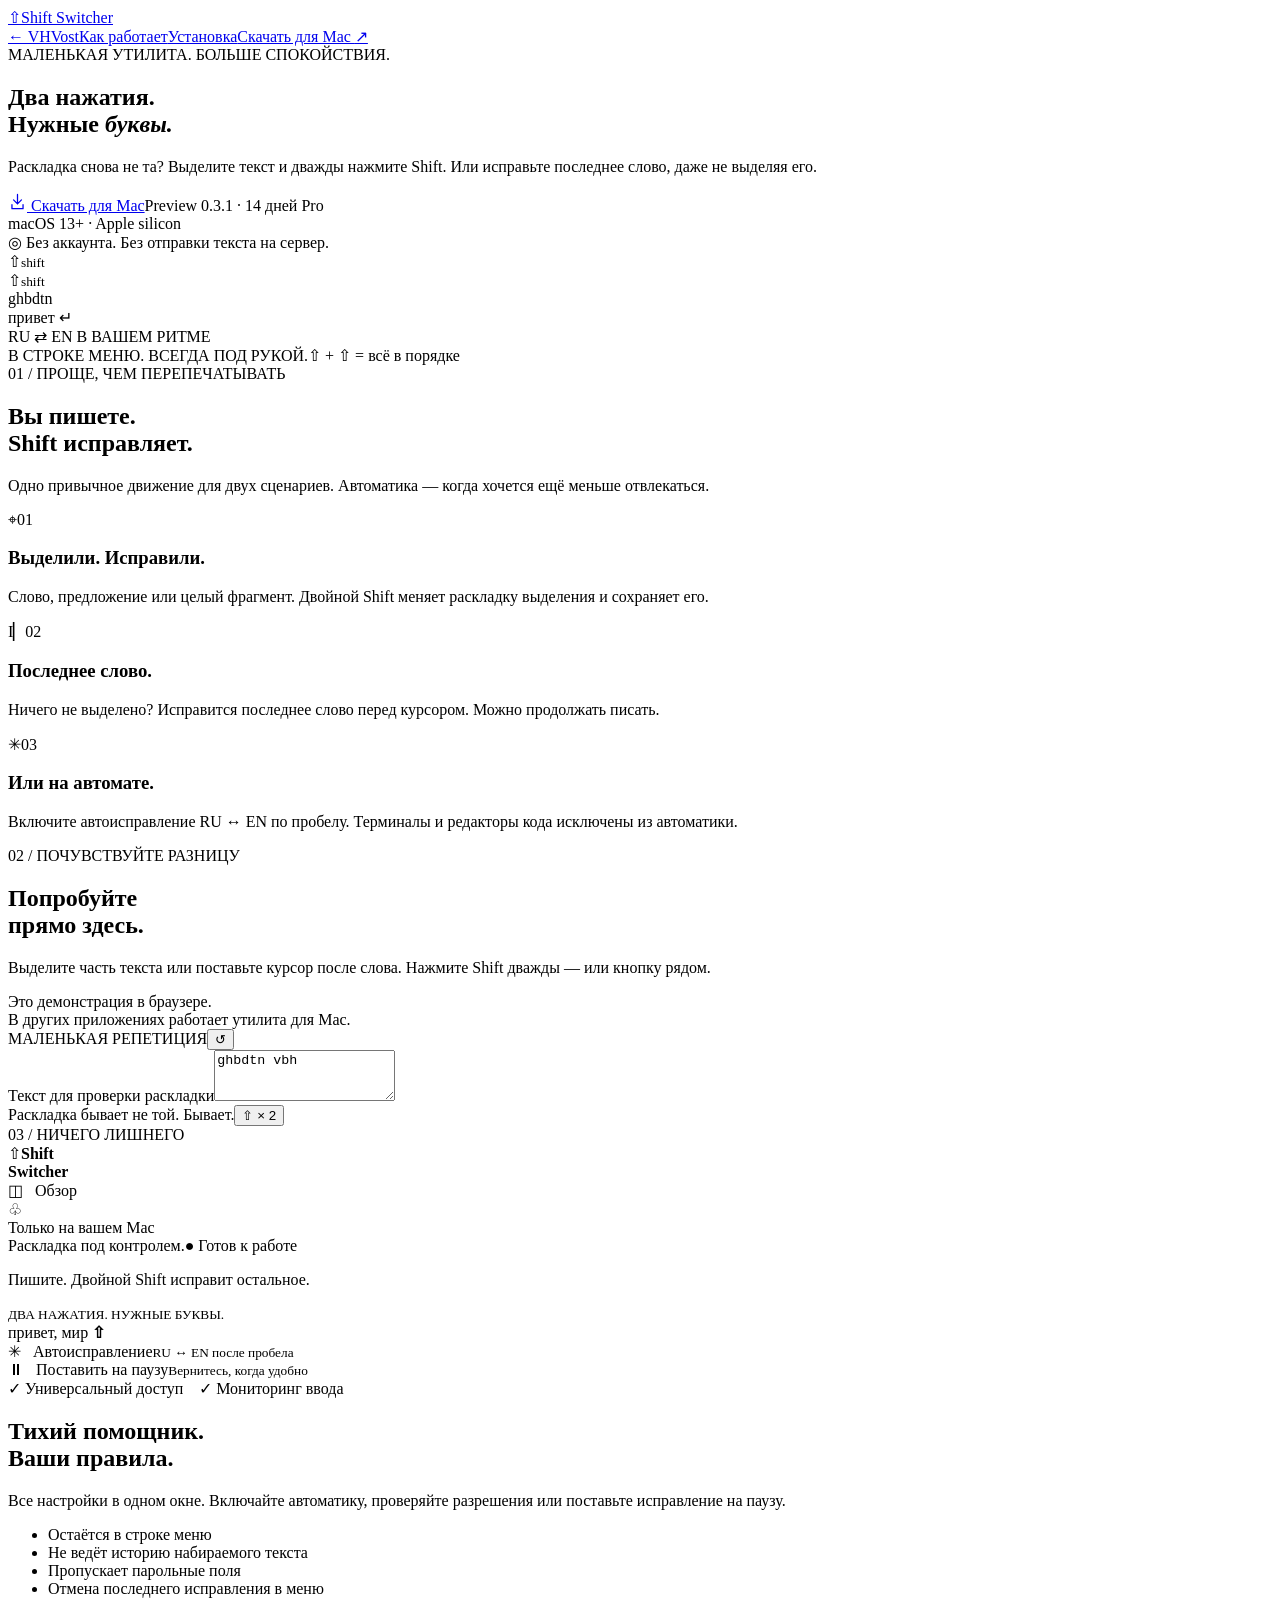
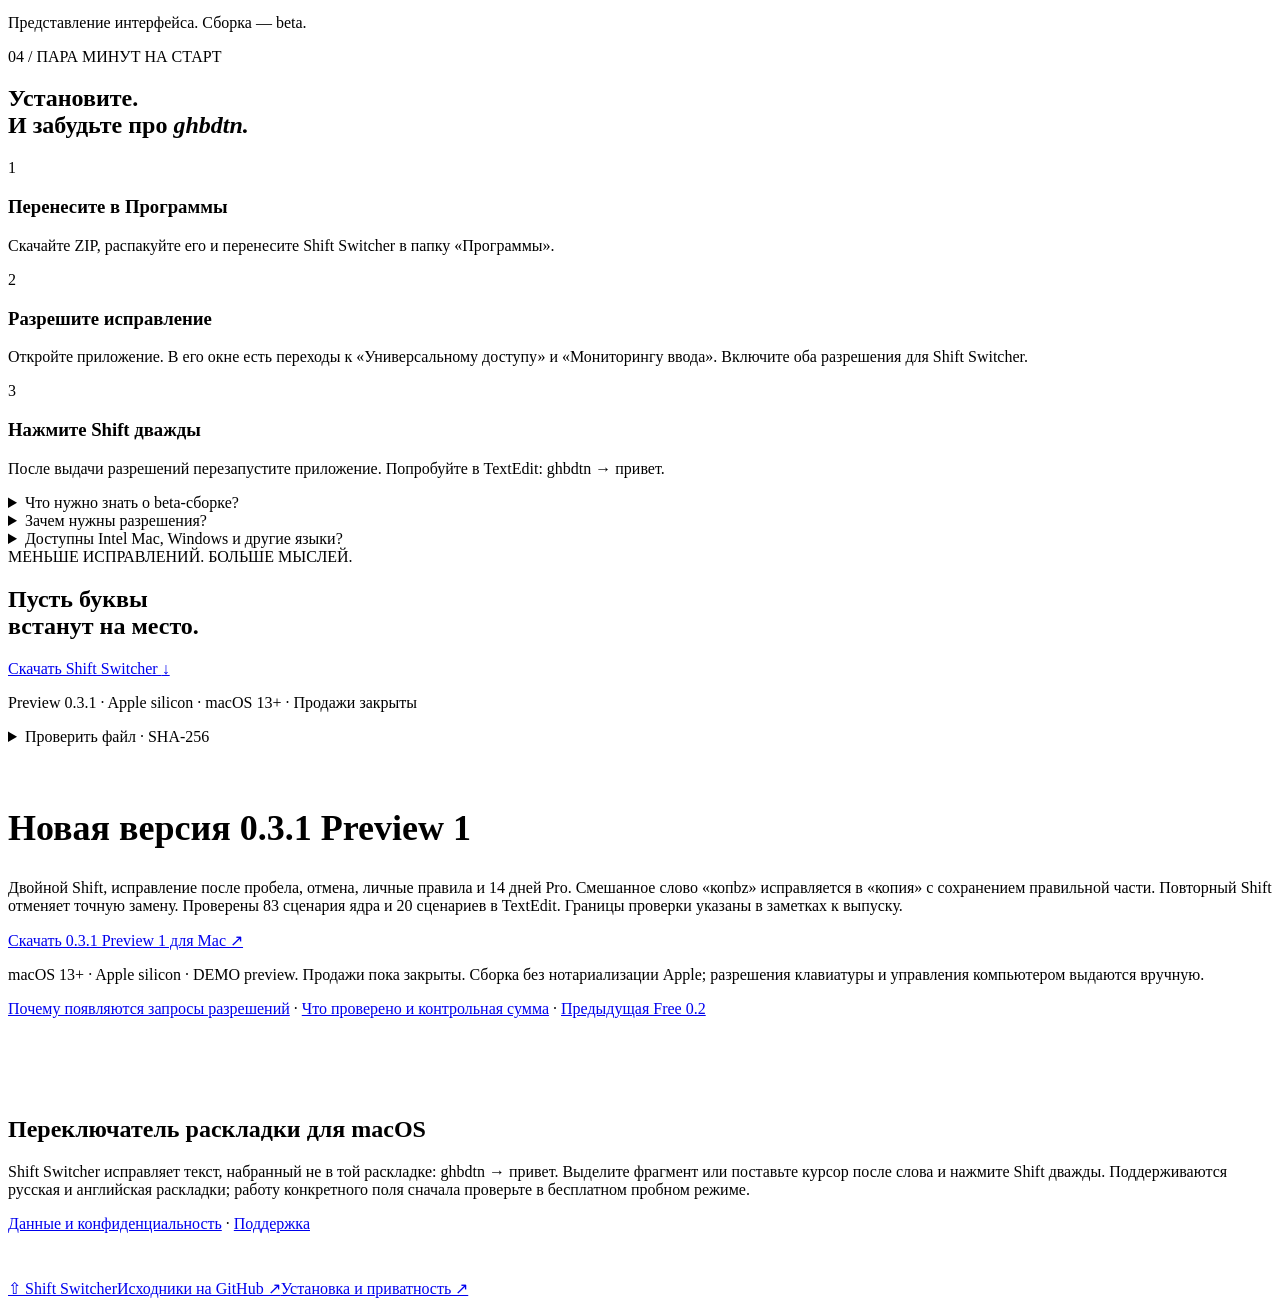
==== site/index.html @ 8eeb7279 "Publish 0.3.1 acceptance evidence and download metadata" ====
<!doctype html>
<html lang="ru"><head><meta charset="utf-8"><meta name="viewport" content="width=device-width,initial-scale=1"><link rel="canonical" href="https://vhvost.com/shift-switcher/"><meta property="og:url" content="https://vhvost.com/shift-switcher/"><meta property="og:title" content="Shift Switcher — два нажатия, нужные буквы"><meta property="og:description" content="Исправляйте русскую и английскую раскладку двойным Shift. Независимая утилита для Mac."><meta property="og:type" content="website"><meta name="twitter:card" content="summary"><meta name="theme-color" content="#111216"><meta name="description" content="Переключатель раскладки для macOS: исправление RU/EN двойным Shift, выделение и последнее слово. Preview для Mac с Apple silicon, без отправки текста."><title>Shift Switcher для Mac — исправление раскладки двойным Shift</title><link rel="icon" type="image/svg+xml" href="/shift-switcher/icon.svg"><link rel="stylesheet" href="/shift-switcher/style.css?v=20261020-2"><script type="application/ld+json">{"@context":"https://schema.org","@type":"SoftwareApplication","name":"Shift Switcher","url":"https://vhvost.com/shift-switcher/","applicationCategory":"UtilitiesApplication","operatingSystem":"macOS 13 or later, Apple silicon","softwareVersion":"0.3.1-preview.1","description":"Исправление раскладки RU/EN выделенного текста или последнего слова двойным Shift","offers":{"@type":"Offer","price":"0","priceCurrency":"RUB"},"author":{"@type":"Person","name":"Виктор Хвостенков"}}</script></head>
<body><header class="nav wrap"><a class="brand" href="#" aria-label="Shift Switcher, главная"><span class="mark">⇧</span><span>Shift Switcher</span></a><nav aria-label="Навигация"><a href="https://vhvost.com/">← VHVost</a><a href="#how">Как работает</a><a href="#install">Установка</a><a class="nav-download download" href="https://github.com/vhvostenkov/shift-switcher/releases/download/v0.3.1-preview.1/Shift-Switcher-0.3.1-macOS-arm64.zip" download>Скачать для Mac <span aria-hidden="true">↗</span></a></nav></header>
<main><section class="hero wrap"><div class="hero-copy"><div class="eyebrow"><span class="live-dot"></span> МАЛЕНЬКАЯ УТИЛИТА. БОЛЬШЕ СПОКОЙСТВИЯ.</div><h1>Два нажатия.<br>Нужные <em>буквы.</em></h1><p class="intro">Раскладка снова не та? Выделите текст и дважды нажмите Shift. Или исправьте последнее слово, даже не выделяя его.</p><div class="cta-row"><a class="primary download" href="https://github.com/vhvostenkov/shift-switcher/releases/download/v0.3.1-preview.1/Shift-Switcher-0.3.1-macOS-arm64.zip" download><svg width="19" height="19" viewBox="0 0 24 24" fill="none" aria-hidden="true"><path d="M12 3v12m-5-5 5 5 5-5M5 16v5h14v-5" stroke="currentColor" stroke-width="1.6" stroke-linecap="round" stroke-linejoin="round"/></svg> Скачать для Mac</a><span class="small-note">Preview 0.3.1 · 14 дней Pro<br>macOS 13+ · Apple silicon</span></div><div class="privacy-line"><span aria-hidden="true">◎</span> Без аккаунта. Без отправки текста на сервер.</div></div><div class="hero-art" aria-label="Раскладка ghbdtn меняется на привет двойным Shift"><div class="orb"></div><div class="key key-back"><span>⇧</span><small>shift</small></div><div class="key key-front"><span>⇧</span><small>shift</small></div><div class="floating-word word-before">ghbdtn<span class="caret"></span></div><div class="floating-word word-after">привет <span>↵</span></div><div class="art-caption">RU <span>⇄</span> EN <i></i> В ВАШЕМ РИТМЕ</div></div></section>
<div class="rule wrap"><span>В СТРОКЕ МЕНЮ. ВСЕГДА ПОД РУКОЙ.</span><span>⇧ + ⇧ = всё в порядке</span></div>
<section class="how wrap" id="how"><div class="section-label">01 / ПРОЩЕ, ЧЕМ ПЕРЕПЕЧАТЫВАТЬ</div><div class="how-heading"><h2>Вы пишете.<br>Shift исправляет.</h2><p>Одно привычное движение для двух сценариев. Автоматика — когда хочется ещё меньше отвлекаться.</p></div><div class="features"><article><span class="feature-icon">⌖</span><span class="feature-number">01</span><h3>Выделили. Исправили.</h3><p>Слово, предложение или целый фрагмент. Двойной Shift меняет раскладку выделения и сохраняет его.</p></article><article><span class="feature-icon">I<span class="tiny-caret">▏</span></span><span class="feature-number">02</span><h3>Последнее слово.</h3><p>Ничего не выделено? Исправится последнее слово перед курсором. Можно продолжать писать.</p></article><article><span class="feature-icon">✳</span><span class="feature-number">03</span><h3>Или на автомате.</h3><p>Включите автоисправление RU ↔ EN по пробелу. Терминалы и редакторы кода исключены из автоматики.</p></article></div></section>
<section class="demo-section wrap" aria-labelledby="demo-title"><div class="demo-description"><div class="section-label">02 / ПОЧУВСТВУЙТЕ РАЗНИЦУ</div><h2 id="demo-title">Попробуйте<br>прямо здесь.</h2><p>Выделите часть текста или поставьте курсор после слова. Нажмите Shift дважды — или кнопку рядом.</p><span class="demo-note">Это демонстрация в браузере.<br>В других приложениях работает утилита для Mac.</span></div><div class="demo-panel"><div class="demo-toolbar"><div class="traffic"><i></i><i></i><i></i></div><span>МАЛЕНЬКАЯ РЕПЕТИЦИЯ</span><button id="reset" type="button" aria-label="Вернуть исходный пример">↺</button></div><label for="demo-input" class="sr-only">Текст для проверки раскладки</label><textarea id="demo-input" spellcheck="false" rows="3">ghbdtn vbh</textarea><div class="demo-bottom"><span id="demo-status" aria-live="polite">Раскладка бывает не той. Бывает.</span><button id="convert" type="button" aria-label="Преобразовать выделение или последнее слово">⇧ <span>× 2</span></button></div></div></section>
<section class="app-section wrap"><div class="section-label">03 / НИЧЕГО ЛИШНЕГО</div><div class="app-layout"><div class="mini-app" aria-label="Представление настроек приложения"><aside><span class="mini-logo">⇧</span><strong>Shift<br>Switcher</strong><div class="mini-active">◫ &nbsp; Обзор</div><div class="mini-privacy">♧<br>Только на вашем Mac</div></aside><div class="mini-main"><div class="mini-title">Раскладка под контролем.<span>● Готов к работе</span></div><p>Пишите. Двойной Shift исправит остальное.</p><div class="mini-hero"><small>ДВА НАЖАТИЯ. НУЖНЫЕ БУКВЫ.</small><div>привет, мир <b>⇧</b></div></div><div class="mini-row"><span>✳ &nbsp; Автоисправление<small>RU ↔ EN после пробела</small></span><i class="switch on"></i></div><div class="mini-row"><span>⏸ &nbsp; Поставить на паузу<small>Вернитесь, когда удобно</small></span><i class="switch"></i></div><div class="mini-access">✓ Универсальный доступ &nbsp;&nbsp; ✓ Мониторинг ввода</div></div></div><div class="app-description"><h2>Тихий помощник.<br>Ваши правила.</h2><p>Все настройки в одном окне. Включайте автоматику, проверяйте разрешения или поставьте исправление на паузу.</p><ul><li>Остаётся в строке меню</li><li>Не ведёт историю набираемого текста</li><li>Пропускает парольные поля</li><li>Отмена последнего исправления в меню</li></ul><p class="caption">Представление интерфейса. Сборка — beta.</p></div></div></section>
<section id="install" class="install wrap"><div class="section-label">04 / ПАРА МИНУТ НА СТАРТ</div><h2>Установите.<br>И забудьте про <em>ghbdtn.</em></h2><div class="steps"><article><span>1</span><h3>Перенесите в Программы</h3><p>Скачайте ZIP, распакуйте его и перенесите Shift Switcher в папку «Программы».</p></article><article><span>2</span><h3>Разрешите исправление</h3><p>Откройте приложение. В его окне есть переходы к «Универсальному доступу» и «Мониторингу ввода». Включите оба разрешения для Shift Switcher.</p></article><article><span>3</span><h3>Нажмите Shift дважды</h3><p>После выдачи разрешений перезапустите приложение. Попробуйте в TextEdit: ghbdtn → привет.</p></article></div><details><summary>Что нужно знать о beta-сборке?</summary><div><p>Версия 0.3.1 Preview 1 предназначена для Mac с Apple silicon и macOS 13 или новее. Это независимая утилита. Она не связана с разработчиками Lang Switcher.</p><p>Сборка подписана локально и пока не прошла нотариализацию Apple. macOS может не разрешить её первый запуск автоматически. Если вы доверяете источнику, используйте штатное разрешение запуска в «Системные настройки → Конфиденциальность и безопасность». Не отключайте защиту системы.</p><p>Проверки исправления пройдены в TextEdit с синтетическими событиями клавиатуры. Поддержка конкретного поля зависит от Accessibility; совместимость со всеми приложениями пока не подтверждена. Автоматика выключена при первом запуске.</p></div></details><details><summary>Зачем нужны разрешения?</summary><div><p>«Мониторинг ввода» нужен для распознавания двойного Shift. «Универсальный доступ» — для чтения и замены текста в активном поле. Приложение не записывает текст в файлы и не отправляет его на сервер. Последнее исправление временно хранится в памяти для отмены.</p></div></details><details><summary>Доступны Intel Mac, Windows и другие языки?</summary><div><p>Пока доступна сборка только для Apple silicon. Преобразование поддерживает русскую и английскую раскладки. Другие платформы и языки в эту beta не включены.</p></div></details></section>
<section class="last-cta wrap"><div class="section-label">МЕНЬШЕ ИСПРАВЛЕНИЙ. БОЛЬШЕ МЫСЛЕЙ.</div><h2>Пусть буквы<br>встанут на место.</h2><a class="primary download" href="https://github.com/vhvostenkov/shift-switcher/releases/download/v0.3.1-preview.1/Shift-Switcher-0.3.1-macOS-arm64.zip" download>Скачать Shift Switcher <span>↓</span></a><p>Preview 0.3.1 · Apple silicon · macOS 13+ · Продажи закрыты</p><details class="checksum"><summary>Проверить файл · SHA-256</summary><code id="checksum">4c6e4f2c36a46d41637eb030eb81f6f780e68489978829af7c6c7fe2e6f2a49e</code></details></section></main>
<section id="preview" class="wrap" style="padding:32px 0"><h2 style="font-size:36px">Новая версия 0.3.1 Preview 1</h2><p>Двойной Shift, исправление после пробела, отмена, личные правила и 14 дней Pro. Смешанное слово «копbz» исправляется в «копия» с сохранением правильной части. Повторный Shift отменяет точную замену. Проверены 83 сценария ядра и 20 сценариев в TextEdit. Границы проверки указаны в заметках к выпуску.</p><p><a class="primary" href="https://github.com/vhvostenkov/shift-switcher/releases/download/v0.3.1-preview.1/Shift-Switcher-0.3.1-macOS-arm64.zip">Скачать 0.3.1 Preview 1 для Mac ↗</a></p><p>macOS 13+ · Apple silicon · DEMO preview. Продажи пока закрыты. Сборка без нотариализации Apple; разрешения клавиатуры и управления компьютером выдаются вручную.</p><p><a href="/shift-switcher/permissions.html">Почему появляются запросы разрешений</a> · <a href="https://github.com/vhvostenkov/shift-switcher/releases/tag/v0.3.1-preview.1">Что проверено и контрольная сумма</a> · <a href="https://github.com/vhvostenkov/shift-switcher/releases/tag/v0.2.0">Предыдущая Free 0.2</a></p></section><section class="wrap" style="padding:30px 0"><h2>Переключатель раскладки для macOS</h2><p>Shift Switcher исправляет текст, набранный не в той раскладке: ghbdtn → привет. Выделите фрагмент или поставьте курсор после слова и нажмите Shift дважды. Поддерживаются русская и английская раскладки; работу конкретного поля сначала проверьте в бесплатном пробном режиме.</p><p><a href="/shift-switcher/privacy.html">Данные и конфиденциальность</a> · <a href="mailto:vhvostenkov@gmail.com?subject=Shift%20Switcher">Поддержка</a></p></section><footer class="wrap"><a class="brand" href="#"><span class="mark">⇧</span> Shift Switcher</a><a href="https://github.com/vhvostenkov/shift-switcher">Исходники на GitHub ↗</a><a href="#install">Установка и приватность ↗</a></footer><script src="/shift-switcher/app.js"></script></body></html>
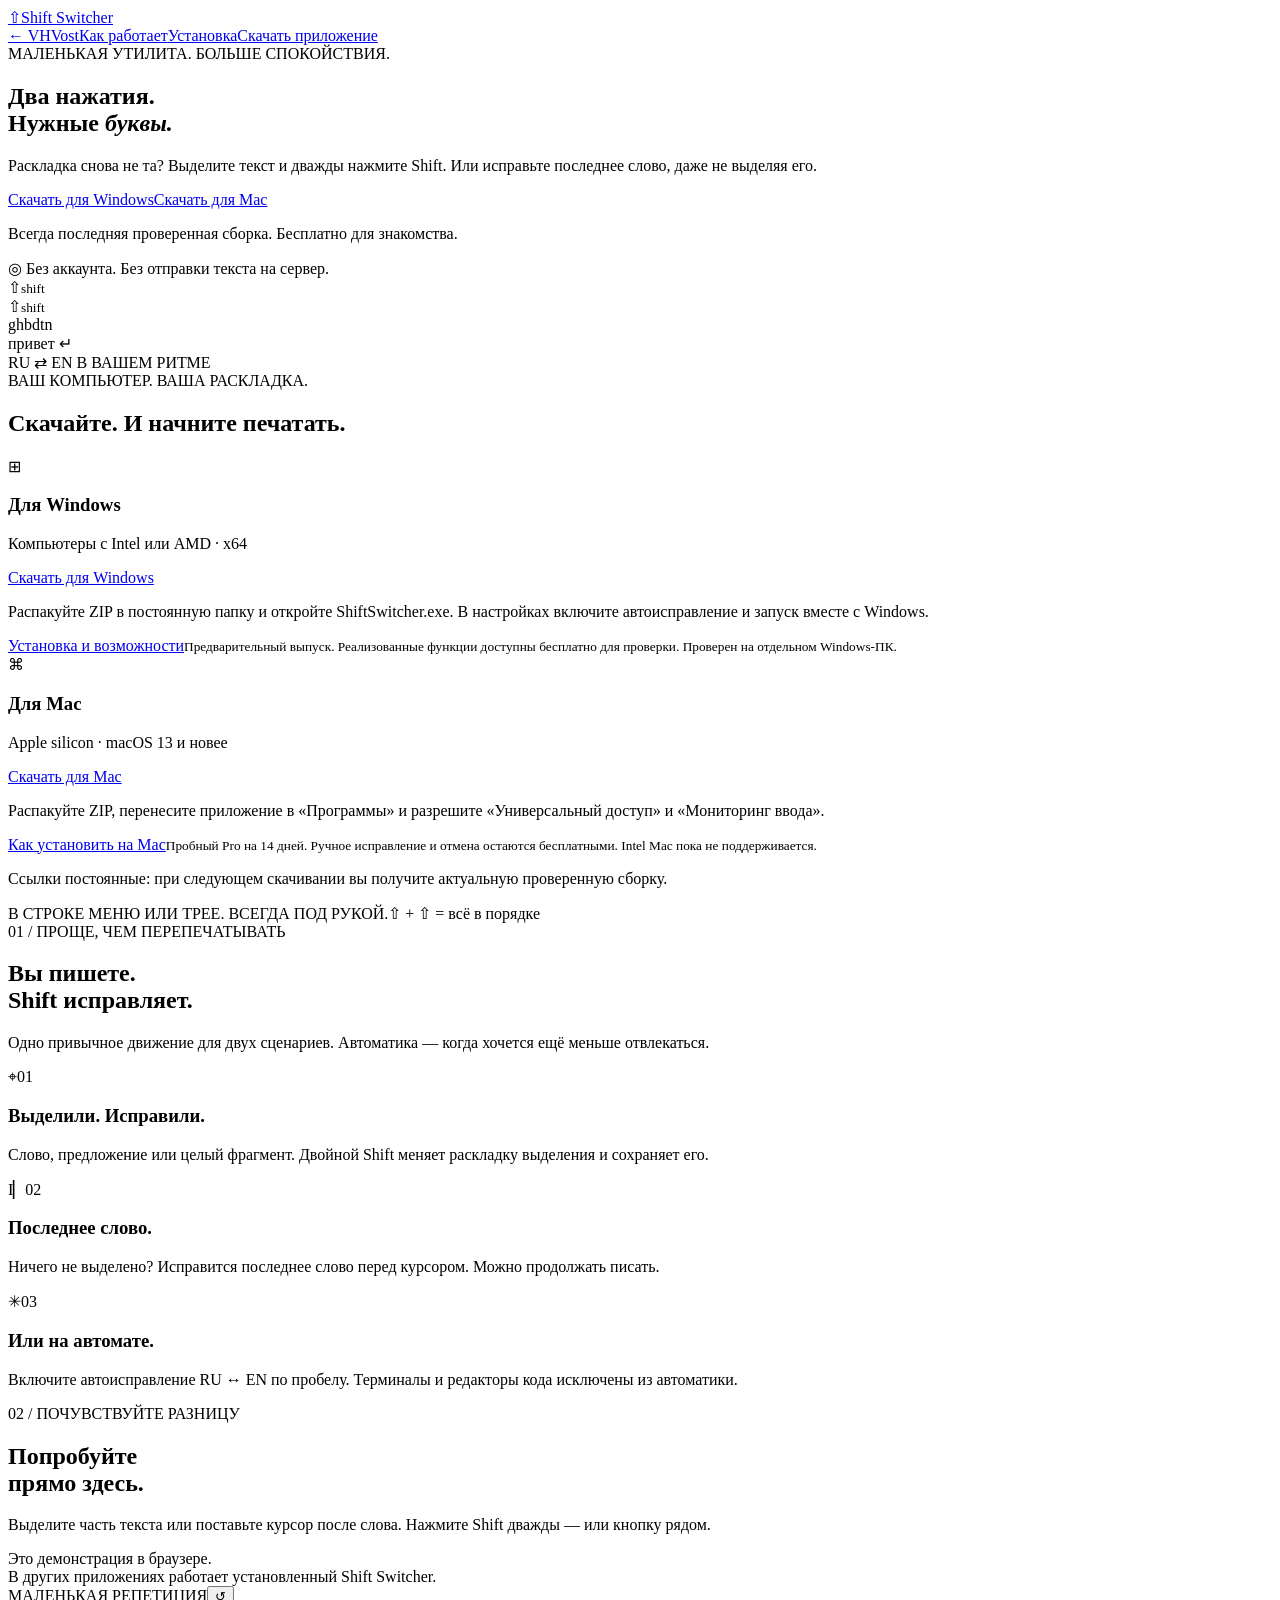
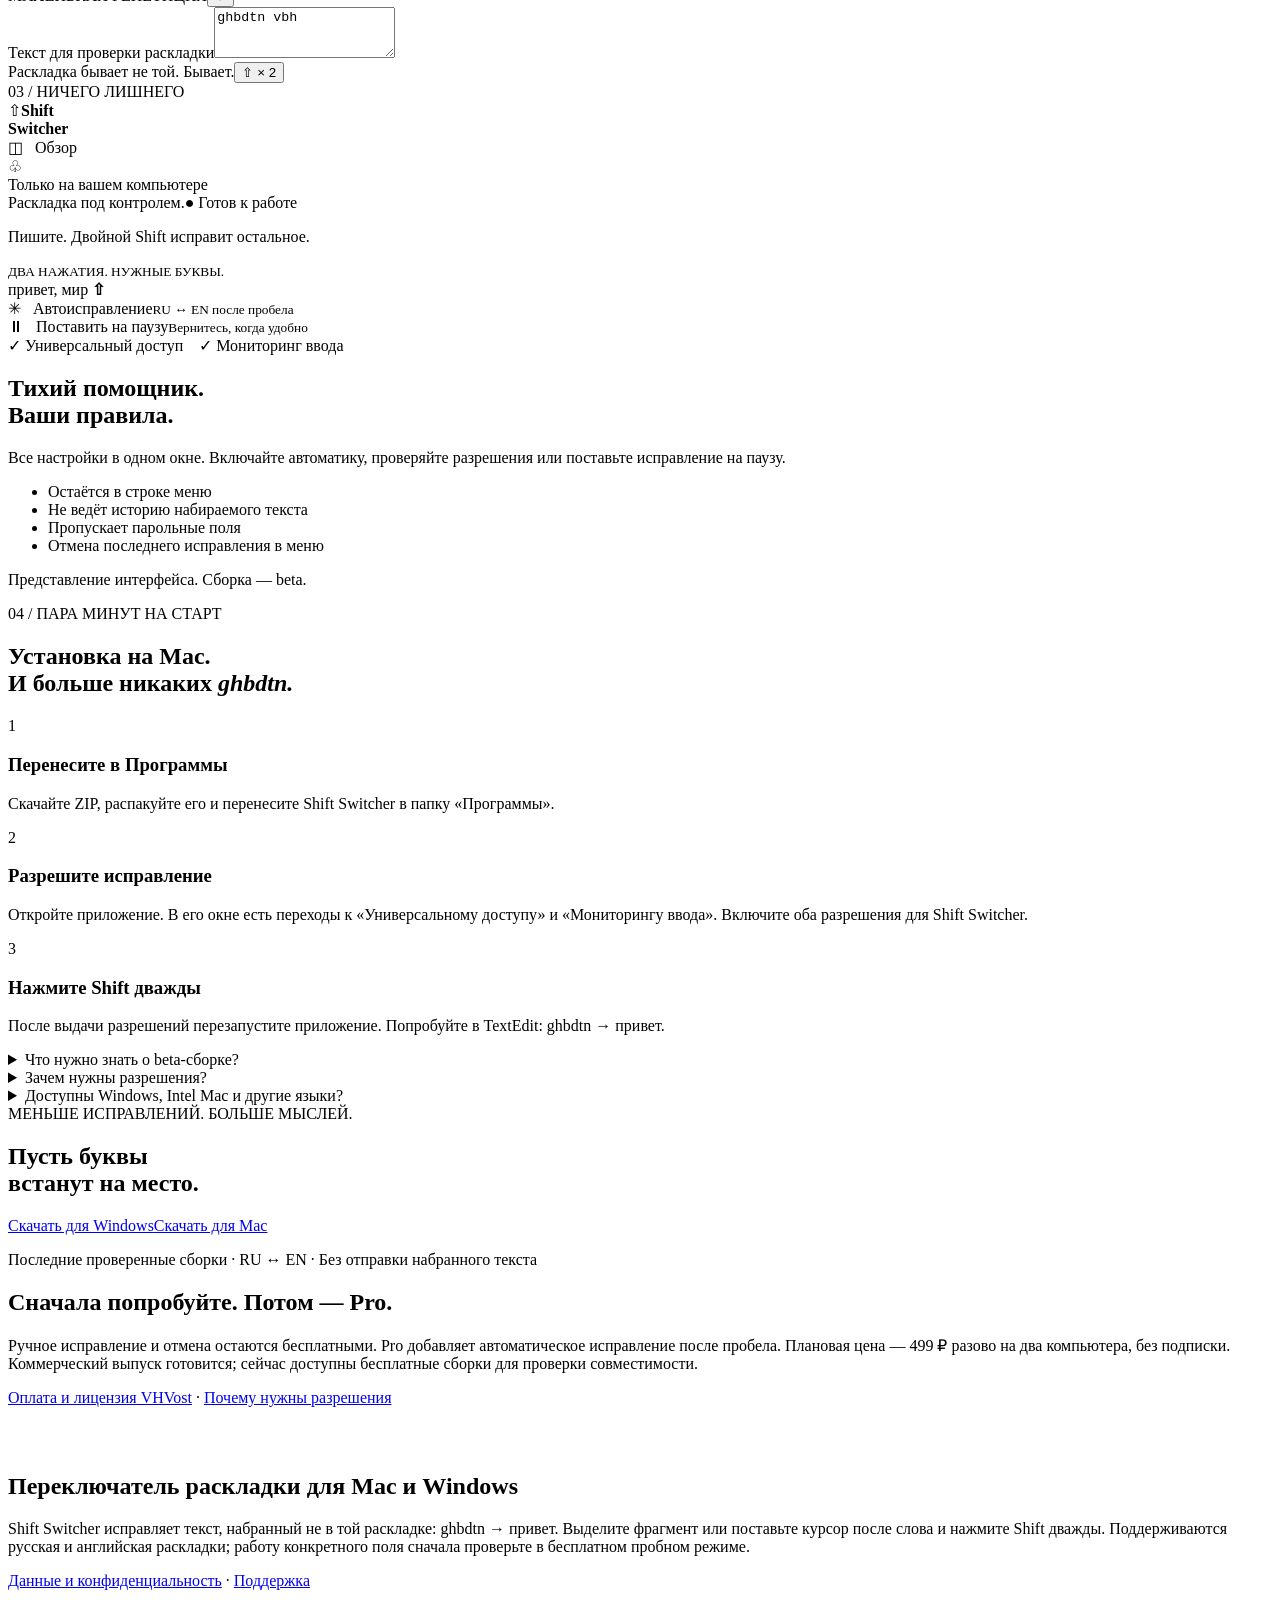
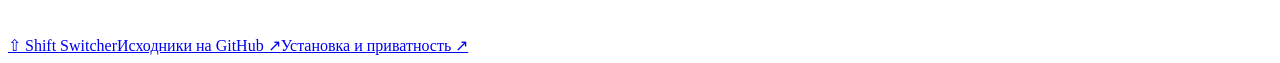
==== commit ff26aba7: "feat: add direct latest Windows and Mac downloads to product site" ====
--- a/site/index.html
+++ b/site/index.html
@@ -1,11 +1,15 @@
 <!doctype html>
-<html lang="ru"><head><meta charset="utf-8"><meta name="viewport" content="width=device-width,initial-scale=1"><link rel="canonical" href="https://vhvost.com/shift-switcher/"><meta property="og:url" content="https://vhvost.com/shift-switcher/"><meta property="og:title" content="Shift Switcher — два нажатия, нужные буквы"><meta property="og:description" content="Исправляйте русскую и английскую раскладку двойным Shift. Независимая утилита для Mac."><meta property="og:type" content="website"><meta name="twitter:card" content="summary"><meta name="theme-color" content="#111216"><meta name="description" content="Переключатель раскладки для macOS: исправление RU/EN двойным Shift, выделение и последнее слово. Preview для Mac с Apple silicon, без отправки текста."><title>Shift Switcher для Mac — исправление раскладки двойным Shift</title><link rel="icon" type="image/svg+xml" href="/shift-switcher/icon.svg"><link rel="stylesheet" href="/shift-switcher/style.css?v=20261020-2"><script type="application/ld+json">{"@context":"https://schema.org","@type":"SoftwareApplication","name":"Shift Switcher","url":"https://vhvost.com/shift-switcher/","applicationCategory":"UtilitiesApplication","operatingSystem":"macOS 13 or later, Apple silicon","softwareVersion":"0.3.1-preview.1","description":"Исправление раскладки RU/EN выделенного текста или последнего слова двойным Shift","offers":{"@type":"Offer","price":"0","priceCurrency":"RUB"},"author":{"@type":"Person","name":"Виктор Хвостенков"}}</script></head>
-<body><header class="nav wrap"><a class="brand" href="#" aria-label="Shift Switcher, главная"><span class="mark">⇧</span><span>Shift Switcher</span></a><nav aria-label="Навигация"><a href="https://vhvost.com/">← VHVost</a><a href="#how">Как работает</a><a href="#install">Установка</a><a class="nav-download download" href="https://github.com/vhvostenkov/shift-switcher/releases/download/v0.3.1-preview.1/Shift-Switcher-0.3.1-macOS-arm64.zip" download>Скачать для Mac <span aria-hidden="true">↗</span></a></nav></header>
-<main><section class="hero wrap"><div class="hero-copy"><div class="eyebrow"><span class="live-dot"></span> МАЛЕНЬКАЯ УТИЛИТА. БОЛЬШЕ СПОКОЙСТВИЯ.</div><h1>Два нажатия.<br>Нужные <em>буквы.</em></h1><p class="intro">Раскладка снова не та? Выделите текст и дважды нажмите Shift. Или исправьте последнее слово, даже не выделяя его.</p><div class="cta-row"><a class="primary download" href="https://github.com/vhvostenkov/shift-switcher/releases/download/v0.3.1-preview.1/Shift-Switcher-0.3.1-macOS-arm64.zip" download><svg width="19" height="19" viewBox="0 0 24 24" fill="none" aria-hidden="true"><path d="M12 3v12m-5-5 5 5 5-5M5 16v5h14v-5" stroke="currentColor" stroke-width="1.6" stroke-linecap="round" stroke-linejoin="round"/></svg> Скачать для Mac</a><span class="small-note">Preview 0.3.1 · 14 дней Pro<br>macOS 13+ · Apple silicon</span></div><div class="privacy-line"><span aria-hidden="true">◎</span> Без аккаунта. Без отправки текста на сервер.</div></div><div class="hero-art" aria-label="Раскладка ghbdtn меняется на привет двойным Shift"><div class="orb"></div><div class="key key-back"><span>⇧</span><small>shift</small></div><div class="key key-front"><span>⇧</span><small>shift</small></div><div class="floating-word word-before">ghbdtn<span class="caret"></span></div><div class="floating-word word-after">привет <span>↵</span></div><div class="art-caption">RU <span>⇄</span> EN <i></i> В ВАШЕМ РИТМЕ</div></div></section>
-<div class="rule wrap"><span>В СТРОКЕ МЕНЮ. ВСЕГДА ПОД РУКОЙ.</span><span>⇧ + ⇧ = всё в порядке</span></div>
+<html lang="ru"><head><meta charset="utf-8"><meta name="viewport" content="width=device-width,initial-scale=1"><link rel="canonical" href="https://vhvost.com/shift-switcher/"><meta property="og:url" content="https://vhvost.com/shift-switcher/"><meta property="og:title" content="Shift Switcher — два нажатия, нужные буквы"><meta property="og:description" content="Исправляйте русскую и английскую раскладку двойным Shift. Независимая утилита для Mac и Windows."><meta property="og:type" content="website"><meta name="twitter:card" content="summary"><meta name="theme-color" content="#111216"><meta name="description" content="Переключатель раскладки для Mac и Windows: RU/EN двойным Shift, исправление после пробела и отмена. Скачать последнюю сборку."><title>Shift Switcher для Mac и Windows — исправление раскладки</title><link rel="icon" type="image/svg+xml" href="/shift-switcher/icon.svg"><link rel="stylesheet" href="/shift-switcher/style.css?v=downloads-20261126"><script type="application/ld+json">{"@context":"https://schema.org","@type":"SoftwareApplication","name":"Shift Switcher","url":"https://vhvost.com/shift-switcher/","applicationCategory":"UtilitiesApplication","operatingSystem":"macOS, Windows","description":"Исправление раскладки RU/EN выделенного текста или последнего слова двойным Shift","offers":{"@type":"Offer","price":"0","priceCurrency":"RUB"},"author":{"@type":"Person","name":"Виктор Хвостенков"}}</script><script src="/shift-switcher/download.js?v=20261126" defer></script></head>
+<body><header class="nav wrap"><a class="brand" href="#" aria-label="Shift Switcher, главная"><span class="mark">⇧</span><span>Shift Switcher</span></a><nav aria-label="Навигация"><a href="https://vhvost.com/">← VHVost</a><a href="#how">Как работает</a><a href="#install">Установка</a><a class="nav-download" href="#download">Скачать приложение</a></nav></header>
+<main><section class="hero wrap"><div class="hero-copy"><div class="eyebrow"><span class="live-dot"></span> МАЛЕНЬКАЯ УТИЛИТА. БОЛЬШЕ СПОКОЙСТВИЯ.</div><h1>Два нажатия.<br>Нужные <em>буквы.</em></h1><p class="intro">Раскладка снова не та? Выделите текст и дважды нажмите Shift. Или исправьте последнее слово, даже не выделяя его.</p><div class="cta-row platform-actions"><a class="primary" href="/shift-switcher/downloads/Shift-Switcher-Windows.zip" download>Скачать для Windows</a><a class="secondary" href="/shift-switcher/downloads/Shift-Switcher-Mac.zip" download>Скачать для Mac</a></div><p class="download-note">Всегда последняя проверенная сборка. Бесплатно для знакомства.</p><div class="privacy-line"><span aria-hidden="true">◎</span> Без аккаунта. Без отправки текста на сервер.</div></div><div class="hero-art" aria-label="Раскладка ghbdtn меняется на привет двойным Shift"><div class="orb"></div><div class="key key-back"><span>⇧</span><small>shift</small></div><div class="key key-front"><span>⇧</span><small>shift</small></div><div class="floating-word word-before">ghbdtn<span class="caret"></span></div><div class="floating-word word-after">привет <span>↵</span></div><div class="art-caption">RU <span>⇄</span> EN <i></i> В ВАШЕМ РИТМЕ</div></div></section>
+<section id="download" class="downloads wrap" aria-labelledby="download-title"><div class="section-label">ВАШ КОМПЬЮТЕР. ВАША РАСКЛАДКА.</div><h2 id="download-title">Скачайте. И начните печатать.</h2><div class="download-grid">
+<article class="download-card"><div class="platform-icon" aria-hidden="true">⊞</div><h3>Для Windows</h3><p class="platform-spec">Компьютеры с Intel или AMD · x64</p><a class="primary" href="/shift-switcher/downloads/Shift-Switcher-Windows.zip" download>Скачать для Windows</a><p>Распакуйте ZIP в постоянную папку и откройте ShiftSwitcher.exe. В настройках включите автоисправление и запуск вместе с Windows.</p><a class="text-link" href="/shift-switcher/windows.html">Установка и возможности</a><small>Предварительный выпуск. Реализованные функции доступны бесплатно для проверки. Проверен на отдельном Windows-ПК.</small></article>
+<article class="download-card"><div class="platform-icon" aria-hidden="true">⌘</div><h3>Для Mac</h3><p class="platform-spec">Apple silicon · macOS 13 и новее</p><a class="primary" href="/shift-switcher/downloads/Shift-Switcher-Mac.zip" download>Скачать для Mac</a><p>Распакуйте ZIP, перенесите приложение в «Программы» и разрешите «Универсальный доступ» и «Мониторинг ввода».</p><a class="text-link" href="#install">Как установить на Mac</a><small>Пробный Pro на 14 дней. Ручное исправление и отмена остаются бесплатными. Intel Mac пока не поддерживается.</small></article>
+</div><p class="download-note">Ссылки постоянные: при следующем скачивании вы получите актуальную проверенную сборку.</p></section>
+<div class="rule wrap"><span>В СТРОКЕ МЕНЮ ИЛИ ТРЕЕ. ВСЕГДА ПОД РУКОЙ.</span><span>⇧ + ⇧ = всё в порядке</span></div>
 <section class="how wrap" id="how"><div class="section-label">01 / ПРОЩЕ, ЧЕМ ПЕРЕПЕЧАТЫВАТЬ</div><div class="how-heading"><h2>Вы пишете.<br>Shift исправляет.</h2><p>Одно привычное движение для двух сценариев. Автоматика — когда хочется ещё меньше отвлекаться.</p></div><div class="features"><article><span class="feature-icon">⌖</span><span class="feature-number">01</span><h3>Выделили. Исправили.</h3><p>Слово, предложение или целый фрагмент. Двойной Shift меняет раскладку выделения и сохраняет его.</p></article><article><span class="feature-icon">I<span class="tiny-caret">▏</span></span><span class="feature-number">02</span><h3>Последнее слово.</h3><p>Ничего не выделено? Исправится последнее слово перед курсором. Можно продолжать писать.</p></article><article><span class="feature-icon">✳</span><span class="feature-number">03</span><h3>Или на автомате.</h3><p>Включите автоисправление RU ↔ EN по пробелу. Терминалы и редакторы кода исключены из автоматики.</p></article></div></section>
-<section class="demo-section wrap" aria-labelledby="demo-title"><div class="demo-description"><div class="section-label">02 / ПОЧУВСТВУЙТЕ РАЗНИЦУ</div><h2 id="demo-title">Попробуйте<br>прямо здесь.</h2><p>Выделите часть текста или поставьте курсор после слова. Нажмите Shift дважды — или кнопку рядом.</p><span class="demo-note">Это демонстрация в браузере.<br>В других приложениях работает утилита для Mac.</span></div><div class="demo-panel"><div class="demo-toolbar"><div class="traffic"><i></i><i></i><i></i></div><span>МАЛЕНЬКАЯ РЕПЕТИЦИЯ</span><button id="reset" type="button" aria-label="Вернуть исходный пример">↺</button></div><label for="demo-input" class="sr-only">Текст для проверки раскладки</label><textarea id="demo-input" spellcheck="false" rows="3">ghbdtn vbh</textarea><div class="demo-bottom"><span id="demo-status" aria-live="polite">Раскладка бывает не той. Бывает.</span><button id="convert" type="button" aria-label="Преобразовать выделение или последнее слово">⇧ <span>× 2</span></button></div></div></section>
-<section class="app-section wrap"><div class="section-label">03 / НИЧЕГО ЛИШНЕГО</div><div class="app-layout"><div class="mini-app" aria-label="Представление настроек приложения"><aside><span class="mini-logo">⇧</span><strong>Shift<br>Switcher</strong><div class="mini-active">◫ &nbsp; Обзор</div><div class="mini-privacy">♧<br>Только на вашем Mac</div></aside><div class="mini-main"><div class="mini-title">Раскладка под контролем.<span>● Готов к работе</span></div><p>Пишите. Двойной Shift исправит остальное.</p><div class="mini-hero"><small>ДВА НАЖАТИЯ. НУЖНЫЕ БУКВЫ.</small><div>привет, мир <b>⇧</b></div></div><div class="mini-row"><span>✳ &nbsp; Автоисправление<small>RU ↔ EN после пробела</small></span><i class="switch on"></i></div><div class="mini-row"><span>⏸ &nbsp; Поставить на паузу<small>Вернитесь, когда удобно</small></span><i class="switch"></i></div><div class="mini-access">✓ Универсальный доступ &nbsp;&nbsp; ✓ Мониторинг ввода</div></div></div><div class="app-description"><h2>Тихий помощник.<br>Ваши правила.</h2><p>Все настройки в одном окне. Включайте автоматику, проверяйте разрешения или поставьте исправление на паузу.</p><ul><li>Остаётся в строке меню</li><li>Не ведёт историю набираемого текста</li><li>Пропускает парольные поля</li><li>Отмена последнего исправления в меню</li></ul><p class="caption">Представление интерфейса. Сборка — beta.</p></div></div></section>
-<section id="install" class="install wrap"><div class="section-label">04 / ПАРА МИНУТ НА СТАРТ</div><h2>Установите.<br>И забудьте про <em>ghbdtn.</em></h2><div class="steps"><article><span>1</span><h3>Перенесите в Программы</h3><p>Скачайте ZIP, распакуйте его и перенесите Shift Switcher в папку «Программы».</p></article><article><span>2</span><h3>Разрешите исправление</h3><p>Откройте приложение. В его окне есть переходы к «Универсальному доступу» и «Мониторингу ввода». Включите оба разрешения для Shift Switcher.</p></article><article><span>3</span><h3>Нажмите Shift дважды</h3><p>После выдачи разрешений перезапустите приложение. Попробуйте в TextEdit: ghbdtn → привет.</p></article></div><details><summary>Что нужно знать о beta-сборке?</summary><div><p>Версия 0.3.1 Preview 1 предназначена для Mac с Apple silicon и macOS 13 или новее. Это независимая утилита. Она не связана с разработчиками Lang Switcher.</p><p>Сборка подписана локально и пока не прошла нотариализацию Apple. macOS может не разрешить её первый запуск автоматически. Если вы доверяете источнику, используйте штатное разрешение запуска в «Системные настройки → Конфиденциальность и безопасность». Не отключайте защиту системы.</p><p>Проверки исправления пройдены в TextEdit с синтетическими событиями клавиатуры. Поддержка конкретного поля зависит от Accessibility; совместимость со всеми приложениями пока не подтверждена. Автоматика выключена при первом запуске.</p></div></details><details><summary>Зачем нужны разрешения?</summary><div><p>«Мониторинг ввода» нужен для распознавания двойного Shift. «Универсальный доступ» — для чтения и замены текста в активном поле. Приложение не записывает текст в файлы и не отправляет его на сервер. Последнее исправление временно хранится в памяти для отмены.</p></div></details><details><summary>Доступны Intel Mac, Windows и другие языки?</summary><div><p>Пока доступна сборка только для Apple silicon. Преобразование поддерживает русскую и английскую раскладки. Другие платформы и языки в эту beta не включены.</p></div></details></section>
-<section class="last-cta wrap"><div class="section-label">МЕНЬШЕ ИСПРАВЛЕНИЙ. БОЛЬШЕ МЫСЛЕЙ.</div><h2>Пусть буквы<br>встанут на место.</h2><a class="primary download" href="https://github.com/vhvostenkov/shift-switcher/releases/download/v0.3.1-preview.1/Shift-Switcher-0.3.1-macOS-arm64.zip" download>Скачать Shift Switcher <span>↓</span></a><p>Preview 0.3.1 · Apple silicon · macOS 13+ · Продажи закрыты</p><details class="checksum"><summary>Проверить файл · SHA-256</summary><code id="checksum">4c6e4f2c36a46d41637eb030eb81f6f780e68489978829af7c6c7fe2e6f2a49e</code></details></section></main>
-<section id="preview" class="wrap" style="padding:32px 0"><h2 style="font-size:36px">Новая версия 0.3.1 Preview 1</h2><p>Двойной Shift, исправление после пробела, отмена, личные правила и 14 дней Pro. Смешанное слово «копbz» исправляется в «копия» с сохранением правильной части. Повторный Shift отменяет точную замену. Проверены 83 сценария ядра и 20 сценариев в TextEdit. Границы проверки указаны в заметках к выпуску.</p><p><a class="primary" href="https://github.com/vhvostenkov/shift-switcher/releases/download/v0.3.1-preview.1/Shift-Switcher-0.3.1-macOS-arm64.zip">Скачать 0.3.1 Preview 1 для Mac ↗</a></p><p>macOS 13+ · Apple silicon · DEMO preview. Продажи пока закрыты. Сборка без нотариализации Apple; разрешения клавиатуры и управления компьютером выдаются вручную.</p><p><a href="/shift-switcher/permissions.html">Почему появляются запросы разрешений</a> · <a href="https://github.com/vhvostenkov/shift-switcher/releases/tag/v0.3.1-preview.1">Что проверено и контрольная сумма</a> · <a href="https://github.com/vhvostenkov/shift-switcher/releases/tag/v0.2.0">Предыдущая Free 0.2</a></p></section><section class="wrap" style="padding:30px 0"><h2>Переключатель раскладки для macOS</h2><p>Shift Switcher исправляет текст, набранный не в той раскладке: ghbdtn → привет. Выделите фрагмент или поставьте курсор после слова и нажмите Shift дважды. Поддерживаются русская и английская раскладки; работу конкретного поля сначала проверьте в бесплатном пробном режиме.</p><p><a href="/shift-switcher/privacy.html">Данные и конфиденциальность</a> · <a href="mailto:vhvostenkov@gmail.com?subject=Shift%20Switcher">Поддержка</a></p></section><footer class="wrap"><a class="brand" href="#"><span class="mark">⇧</span> Shift Switcher</a><a href="https://github.com/vhvostenkov/shift-switcher">Исходники на GitHub ↗</a><a href="#install">Установка и приватность ↗</a></footer><script src="/shift-switcher/app.js"></script></body></html>
+<section class="demo-section wrap" aria-labelledby="demo-title"><div class="demo-description"><div class="section-label">02 / ПОЧУВСТВУЙТЕ РАЗНИЦУ</div><h2 id="demo-title">Попробуйте<br>прямо здесь.</h2><p>Выделите часть текста или поставьте курсор после слова. Нажмите Shift дважды — или кнопку рядом.</p><span class="demo-note">Это демонстрация в браузере.<br>В других приложениях работает установленный Shift Switcher.</span></div><div class="demo-panel"><div class="demo-toolbar"><div class="traffic"><i></i><i></i><i></i></div><span>МАЛЕНЬКАЯ РЕПЕТИЦИЯ</span><button id="reset" type="button" aria-label="Вернуть исходный пример">↺</button></div><label for="demo-input" class="sr-only">Текст для проверки раскладки</label><textarea id="demo-input" spellcheck="false" rows="3">ghbdtn vbh</textarea><div class="demo-bottom"><span id="demo-status" aria-live="polite">Раскладка бывает не той. Бывает.</span><button id="convert" type="button" aria-label="Преобразовать выделение или последнее слово">⇧ <span>× 2</span></button></div></div></section>
+<section class="app-section wrap"><div class="section-label">03 / НИЧЕГО ЛИШНЕГО</div><div class="app-layout"><div class="mini-app" aria-label="Представление настроек приложения"><aside><span class="mini-logo">⇧</span><strong>Shift<br>Switcher</strong><div class="mini-active">◫ &nbsp; Обзор</div><div class="mini-privacy">♧<br>Только на вашем компьютере</div></aside><div class="mini-main"><div class="mini-title">Раскладка под контролем.<span>● Готов к работе</span></div><p>Пишите. Двойной Shift исправит остальное.</p><div class="mini-hero"><small>ДВА НАЖАТИЯ. НУЖНЫЕ БУКВЫ.</small><div>привет, мир <b>⇧</b></div></div><div class="mini-row"><span>✳ &nbsp; Автоисправление<small>RU ↔ EN после пробела</small></span><i class="switch on"></i></div><div class="mini-row"><span>⏸ &nbsp; Поставить на паузу<small>Вернитесь, когда удобно</small></span><i class="switch"></i></div><div class="mini-access">✓ Универсальный доступ &nbsp;&nbsp; ✓ Мониторинг ввода</div></div></div><div class="app-description"><h2>Тихий помощник.<br>Ваши правила.</h2><p>Все настройки в одном окне. Включайте автоматику, проверяйте разрешения или поставьте исправление на паузу.</p><ul><li>Остаётся в строке меню</li><li>Не ведёт историю набираемого текста</li><li>Пропускает парольные поля</li><li>Отмена последнего исправления в меню</li></ul><p class="caption">Представление интерфейса. Сборка — beta.</p></div></div></section>
+<section id="install" class="install wrap"><div class="section-label">04 / ПАРА МИНУТ НА СТАРТ</div><h2>Установка на Mac.<br>И больше никаких <em>ghbdtn.</em></h2><div class="steps"><article><span>1</span><h3>Перенесите в Программы</h3><p>Скачайте ZIP, распакуйте его и перенесите Shift Switcher в папку «Программы».</p></article><article><span>2</span><h3>Разрешите исправление</h3><p>Откройте приложение. В его окне есть переходы к «Универсальному доступу» и «Мониторингу ввода». Включите оба разрешения для Shift Switcher.</p></article><article><span>3</span><h3>Нажмите Shift дважды</h3><p>После выдачи разрешений перезапустите приложение. Попробуйте в TextEdit: ghbdtn → привет.</p></article></div><details><summary>Что нужно знать о beta-сборке?</summary><div><p>Сборка для Mac предназначена для Apple silicon и macOS 13 или новее. Это независимая утилита. Она не связана с разработчиками Lang Switcher.</p><p>Сборка подписана локально и пока не прошла нотариализацию Apple. macOS может не разрешить её первый запуск автоматически. Если вы доверяете источнику, используйте штатное разрешение запуска в «Системные настройки → Конфиденциальность и безопасность». Не отключайте защиту системы.</p><p>Исправление, автоматика и отмена проверены в отдельных текстовых полях и поиске Chrome с синтетическими событиями клавиатуры. Поддержка конкретного поля зависит от Accessibility; совместимость со всеми приложениями пока не подтверждена. Автоматика выключена при первом запуске.</p></div></details><details><summary>Зачем нужны разрешения?</summary><div><p>«Мониторинг ввода» нужен для распознавания двойного Shift. «Универсальный доступ» — для чтения и замены текста в активном поле. Приложение не записывает текст в файлы и не отправляет его на сервер. Последнее исправление временно хранится в памяти для отмены.</p></div></details><details><summary>Доступны Windows, Intel Mac и другие языки?</summary><div><p>Доступны сборки для Windows x64 и Mac с Apple silicon. На Windows ARM и Intel Mac проверенной сборки пока нет. Преобразование поддерживает русскую и английскую раскладки.</p></div></details></section>
+<section class="last-cta wrap"><div class="section-label">МЕНЬШЕ ИСПРАВЛЕНИЙ. БОЛЬШЕ МЫСЛЕЙ.</div><h2>Пусть буквы<br>встанут на место.</h2><div class="cta-row platform-actions"><a class="primary" href="/shift-switcher/downloads/Shift-Switcher-Windows.zip" download>Скачать для Windows</a><a class="secondary" href="/shift-switcher/downloads/Shift-Switcher-Mac.zip" download>Скачать для Mac</a></div><p>Последние проверенные сборки · RU ↔ EN · Без отправки набранного текста</p></section></main>
+<section id="pro" class="pro-section wrap"><h2>Сначала попробуйте. Потом — Pro.</h2><p>Ручное исправление и отмена остаются бесплатными. Pro добавляет автоматическое исправление после пробела. Плановая цена — 499 ₽ разово на два компьютера, без подписки. Коммерческий выпуск готовится; сейчас доступны бесплатные сборки для проверки совместимости.</p><p><a class="text-link" href="/pay/?product=shift-switcher-pro-v1">Оплата и лицензия VHVost</a> · <a class="text-link" href="/shift-switcher/permissions.html">Почему нужны разрешения</a></p></section><section class="wrap" style="padding:30px 0"><h2>Переключатель раскладки для Mac и Windows</h2><p>Shift Switcher исправляет текст, набранный не в той раскладке: ghbdtn → привет. Выделите фрагмент или поставьте курсор после слова и нажмите Shift дважды. Поддерживаются русская и английская раскладки; работу конкретного поля сначала проверьте в бесплатном пробном режиме.</p><p><a href="/shift-switcher/privacy.html">Данные и конфиденциальность</a> · <a href="mailto:vhvostenkov@gmail.com?subject=Shift%20Switcher">Поддержка</a></p></section><footer class="wrap"><a class="brand" href="#"><span class="mark">⇧</span> Shift Switcher</a><a href="https://github.com/vhvostenkov/shift-switcher">Исходники на GitHub ↗</a><a href="#install">Установка и приватность ↗</a></footer><script src="/shift-switcher/app.js?v=20261126"></script></body></html>
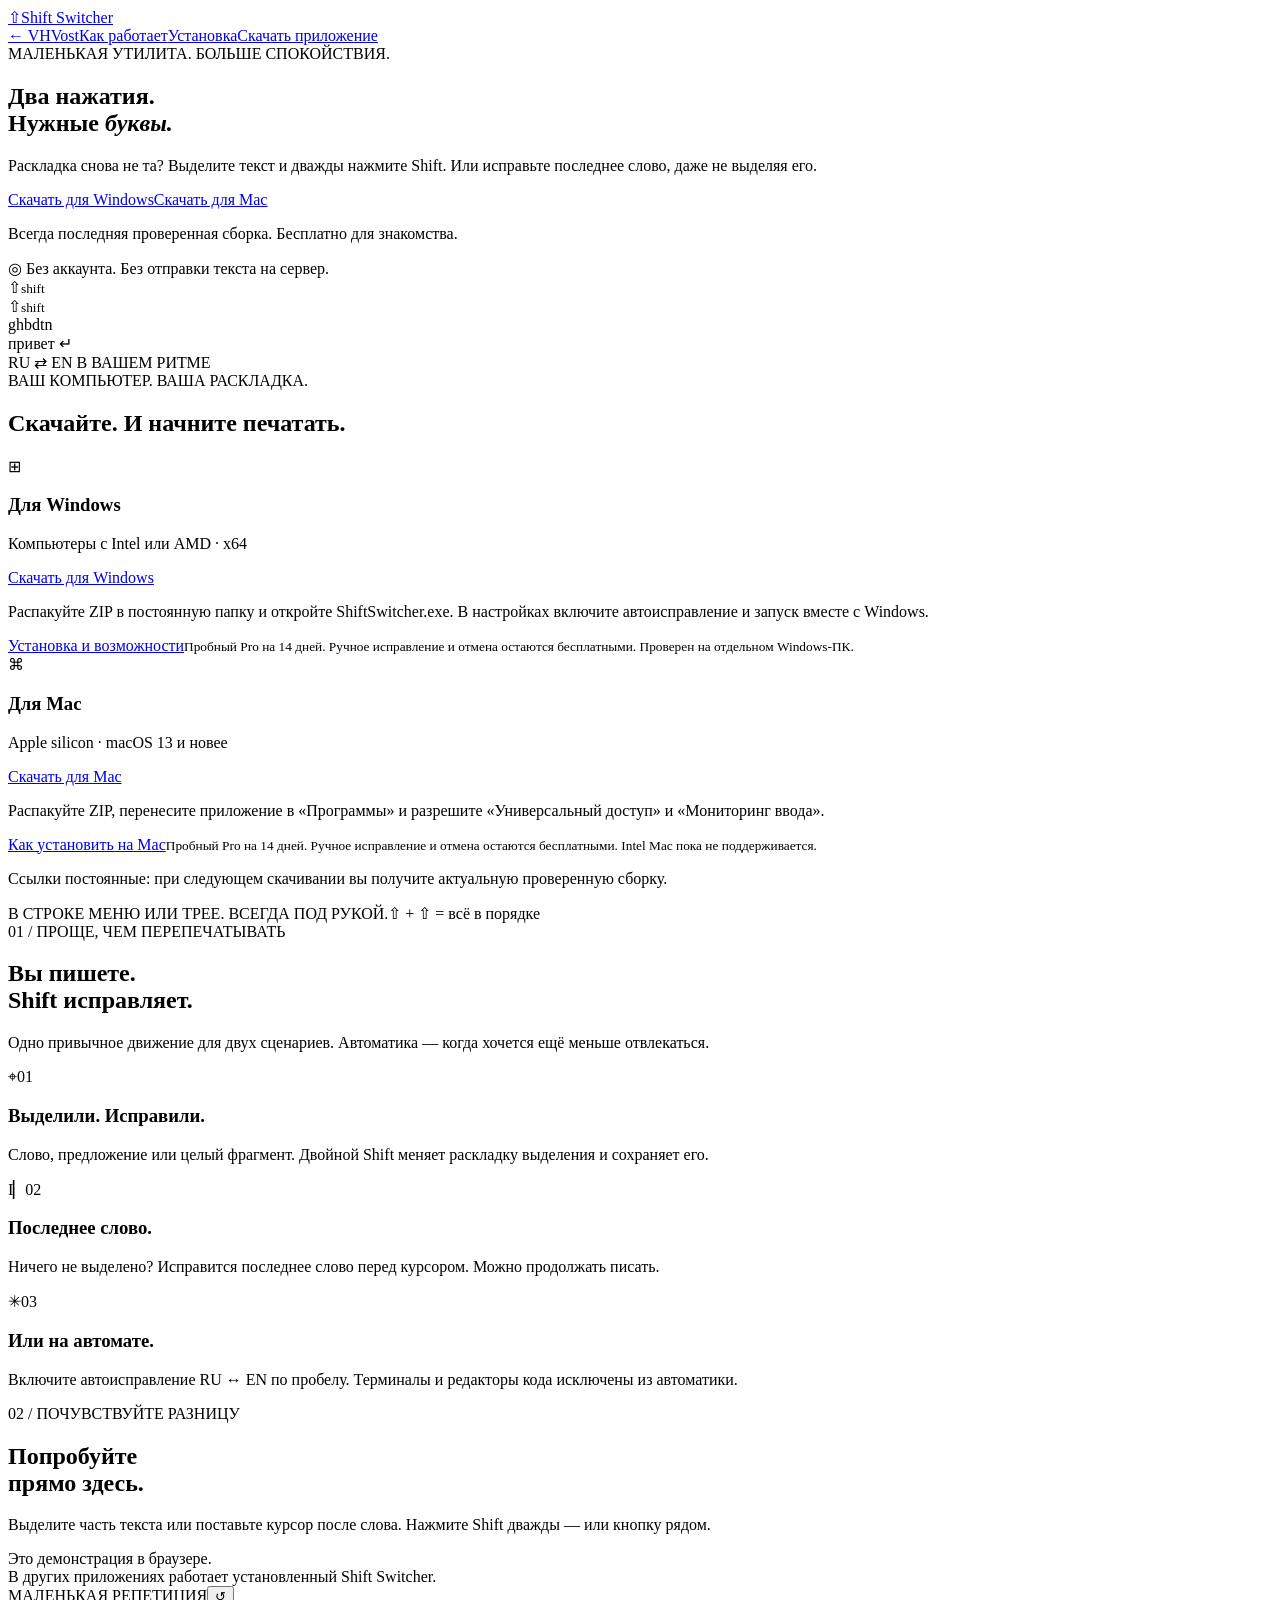
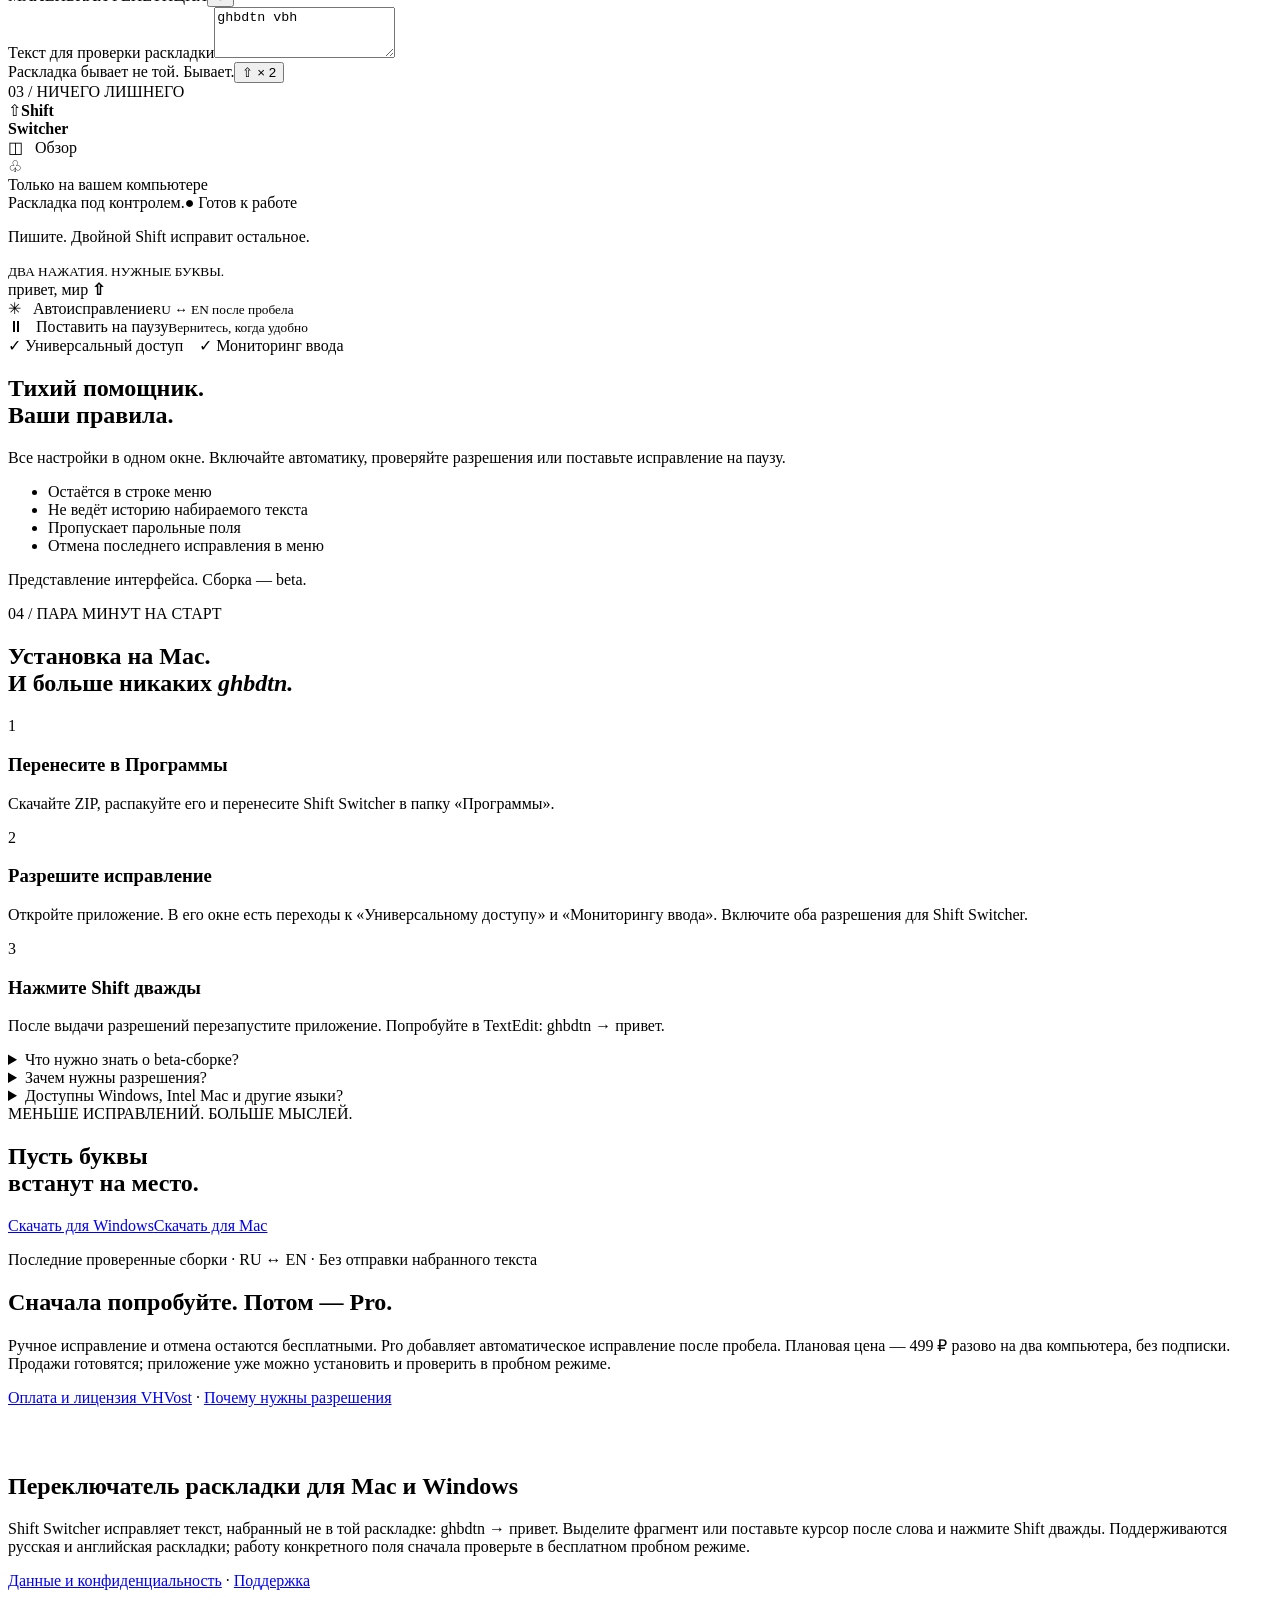
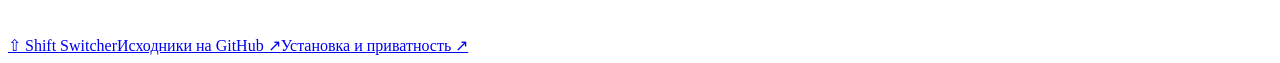
==== commit 0c07b6e8: "release: publish verified cross-platform Pro trials behind stable download names" ====
--- a/site/index.html
+++ b/site/index.html
@@ -3,7 +3,7 @@
 <body><header class="nav wrap"><a class="brand" href="#" aria-label="Shift Switcher, главная"><span class="mark">⇧</span><span>Shift Switcher</span></a><nav aria-label="Навигация"><a href="https://vhvost.com/">← VHVost</a><a href="#how">Как работает</a><a href="#install">Установка</a><a class="nav-download" href="#download">Скачать приложение</a></nav></header>
 <main><section class="hero wrap"><div class="hero-copy"><div class="eyebrow"><span class="live-dot"></span> МАЛЕНЬКАЯ УТИЛИТА. БОЛЬШЕ СПОКОЙСТВИЯ.</div><h1>Два нажатия.<br>Нужные <em>буквы.</em></h1><p class="intro">Раскладка снова не та? Выделите текст и дважды нажмите Shift. Или исправьте последнее слово, даже не выделяя его.</p><div class="cta-row platform-actions"><a class="primary" href="/shift-switcher/downloads/Shift-Switcher-Windows.zip" download>Скачать для Windows</a><a class="secondary" href="/shift-switcher/downloads/Shift-Switcher-Mac.zip" download>Скачать для Mac</a></div><p class="download-note">Всегда последняя проверенная сборка. Бесплатно для знакомства.</p><div class="privacy-line"><span aria-hidden="true">◎</span> Без аккаунта. Без отправки текста на сервер.</div></div><div class="hero-art" aria-label="Раскладка ghbdtn меняется на привет двойным Shift"><div class="orb"></div><div class="key key-back"><span>⇧</span><small>shift</small></div><div class="key key-front"><span>⇧</span><small>shift</small></div><div class="floating-word word-before">ghbdtn<span class="caret"></span></div><div class="floating-word word-after">привет <span>↵</span></div><div class="art-caption">RU <span>⇄</span> EN <i></i> В ВАШЕМ РИТМЕ</div></div></section>
 <section id="download" class="downloads wrap" aria-labelledby="download-title"><div class="section-label">ВАШ КОМПЬЮТЕР. ВАША РАСКЛАДКА.</div><h2 id="download-title">Скачайте. И начните печатать.</h2><div class="download-grid">
-<article class="download-card"><div class="platform-icon" aria-hidden="true">⊞</div><h3>Для Windows</h3><p class="platform-spec">Компьютеры с Intel или AMD · x64</p><a class="primary" href="/shift-switcher/downloads/Shift-Switcher-Windows.zip" download>Скачать для Windows</a><p>Распакуйте ZIP в постоянную папку и откройте ShiftSwitcher.exe. В настройках включите автоисправление и запуск вместе с Windows.</p><a class="text-link" href="/shift-switcher/windows.html">Установка и возможности</a><small>Предварительный выпуск. Реализованные функции доступны бесплатно для проверки. Проверен на отдельном Windows-ПК.</small></article>
+<article class="download-card"><div class="platform-icon" aria-hidden="true">⊞</div><h3>Для Windows</h3><p class="platform-spec">Компьютеры с Intel или AMD · x64</p><a class="primary" href="/shift-switcher/downloads/Shift-Switcher-Windows.zip" download>Скачать для Windows</a><p>Распакуйте ZIP в постоянную папку и откройте ShiftSwitcher.exe. В настройках включите автоисправление и запуск вместе с Windows.</p><a class="text-link" href="/shift-switcher/windows.html">Установка и возможности</a><small>Пробный Pro на 14 дней. Ручное исправление и отмена остаются бесплатными. Проверен на отдельном Windows-ПК.</small></article>
 <article class="download-card"><div class="platform-icon" aria-hidden="true">⌘</div><h3>Для Mac</h3><p class="platform-spec">Apple silicon · macOS 13 и новее</p><a class="primary" href="/shift-switcher/downloads/Shift-Switcher-Mac.zip" download>Скачать для Mac</a><p>Распакуйте ZIP, перенесите приложение в «Программы» и разрешите «Универсальный доступ» и «Мониторинг ввода».</p><a class="text-link" href="#install">Как установить на Mac</a><small>Пробный Pro на 14 дней. Ручное исправление и отмена остаются бесплатными. Intel Mac пока не поддерживается.</small></article>
 </div><p class="download-note">Ссылки постоянные: при следующем скачивании вы получите актуальную проверенную сборку.</p></section>
 <div class="rule wrap"><span>В СТРОКЕ МЕНЮ ИЛИ ТРЕЕ. ВСЕГДА ПОД РУКОЙ.</span><span>⇧ + ⇧ = всё в порядке</span></div>
@@ -12,4 +12,4 @@
 <section class="app-section wrap"><div class="section-label">03 / НИЧЕГО ЛИШНЕГО</div><div class="app-layout"><div class="mini-app" aria-label="Представление настроек приложения"><aside><span class="mini-logo">⇧</span><strong>Shift<br>Switcher</strong><div class="mini-active">◫ &nbsp; Обзор</div><div class="mini-privacy">♧<br>Только на вашем компьютере</div></aside><div class="mini-main"><div class="mini-title">Раскладка под контролем.<span>● Готов к работе</span></div><p>Пишите. Двойной Shift исправит остальное.</p><div class="mini-hero"><small>ДВА НАЖАТИЯ. НУЖНЫЕ БУКВЫ.</small><div>привет, мир <b>⇧</b></div></div><div class="mini-row"><span>✳ &nbsp; Автоисправление<small>RU ↔ EN после пробела</small></span><i class="switch on"></i></div><div class="mini-row"><span>⏸ &nbsp; Поставить на паузу<small>Вернитесь, когда удобно</small></span><i class="switch"></i></div><div class="mini-access">✓ Универсальный доступ &nbsp;&nbsp; ✓ Мониторинг ввода</div></div></div><div class="app-description"><h2>Тихий помощник.<br>Ваши правила.</h2><p>Все настройки в одном окне. Включайте автоматику, проверяйте разрешения или поставьте исправление на паузу.</p><ul><li>Остаётся в строке меню</li><li>Не ведёт историю набираемого текста</li><li>Пропускает парольные поля</li><li>Отмена последнего исправления в меню</li></ul><p class="caption">Представление интерфейса. Сборка — beta.</p></div></div></section>
 <section id="install" class="install wrap"><div class="section-label">04 / ПАРА МИНУТ НА СТАРТ</div><h2>Установка на Mac.<br>И больше никаких <em>ghbdtn.</em></h2><div class="steps"><article><span>1</span><h3>Перенесите в Программы</h3><p>Скачайте ZIP, распакуйте его и перенесите Shift Switcher в папку «Программы».</p></article><article><span>2</span><h3>Разрешите исправление</h3><p>Откройте приложение. В его окне есть переходы к «Универсальному доступу» и «Мониторингу ввода». Включите оба разрешения для Shift Switcher.</p></article><article><span>3</span><h3>Нажмите Shift дважды</h3><p>После выдачи разрешений перезапустите приложение. Попробуйте в TextEdit: ghbdtn → привет.</p></article></div><details><summary>Что нужно знать о beta-сборке?</summary><div><p>Сборка для Mac предназначена для Apple silicon и macOS 13 или новее. Это независимая утилита. Она не связана с разработчиками Lang Switcher.</p><p>Сборка подписана локально и пока не прошла нотариализацию Apple. macOS может не разрешить её первый запуск автоматически. Если вы доверяете источнику, используйте штатное разрешение запуска в «Системные настройки → Конфиденциальность и безопасность». Не отключайте защиту системы.</p><p>Исправление, автоматика и отмена проверены в отдельных текстовых полях и поиске Chrome с синтетическими событиями клавиатуры. Поддержка конкретного поля зависит от Accessibility; совместимость со всеми приложениями пока не подтверждена. Автоматика выключена при первом запуске.</p></div></details><details><summary>Зачем нужны разрешения?</summary><div><p>«Мониторинг ввода» нужен для распознавания двойного Shift. «Универсальный доступ» — для чтения и замены текста в активном поле. Приложение не записывает текст в файлы и не отправляет его на сервер. Последнее исправление временно хранится в памяти для отмены.</p></div></details><details><summary>Доступны Windows, Intel Mac и другие языки?</summary><div><p>Доступны сборки для Windows x64 и Mac с Apple silicon. На Windows ARM и Intel Mac проверенной сборки пока нет. Преобразование поддерживает русскую и английскую раскладки.</p></div></details></section>
 <section class="last-cta wrap"><div class="section-label">МЕНЬШЕ ИСПРАВЛЕНИЙ. БОЛЬШЕ МЫСЛЕЙ.</div><h2>Пусть буквы<br>встанут на место.</h2><div class="cta-row platform-actions"><a class="primary" href="/shift-switcher/downloads/Shift-Switcher-Windows.zip" download>Скачать для Windows</a><a class="secondary" href="/shift-switcher/downloads/Shift-Switcher-Mac.zip" download>Скачать для Mac</a></div><p>Последние проверенные сборки · RU ↔ EN · Без отправки набранного текста</p></section></main>
-<section id="pro" class="pro-section wrap"><h2>Сначала попробуйте. Потом — Pro.</h2><p>Ручное исправление и отмена остаются бесплатными. Pro добавляет автоматическое исправление после пробела. Плановая цена — 499 ₽ разово на два компьютера, без подписки. Коммерческий выпуск готовится; сейчас доступны бесплатные сборки для проверки совместимости.</p><p><a class="text-link" href="/pay/?product=shift-switcher-pro-v1">Оплата и лицензия VHVost</a> · <a class="text-link" href="/shift-switcher/permissions.html">Почему нужны разрешения</a></p></section><section class="wrap" style="padding:30px 0"><h2>Переключатель раскладки для Mac и Windows</h2><p>Shift Switcher исправляет текст, набранный не в той раскладке: ghbdtn → привет. Выделите фрагмент или поставьте курсор после слова и нажмите Shift дважды. Поддерживаются русская и английская раскладки; работу конкретного поля сначала проверьте в бесплатном пробном режиме.</p><p><a href="/shift-switcher/privacy.html">Данные и конфиденциальность</a> · <a href="mailto:vhvostenkov@gmail.com?subject=Shift%20Switcher">Поддержка</a></p></section><footer class="wrap"><a class="brand" href="#"><span class="mark">⇧</span> Shift Switcher</a><a href="https://github.com/vhvostenkov/shift-switcher">Исходники на GitHub ↗</a><a href="#install">Установка и приватность ↗</a></footer><script src="/shift-switcher/app.js?v=20261126"></script></body></html>
+<section id="pro" class="pro-section wrap"><h2>Сначала попробуйте. Потом — Pro.</h2><p>Ручное исправление и отмена остаются бесплатными. Pro добавляет автоматическое исправление после пробела. Плановая цена — 499 ₽ разово на два компьютера, без подписки. Продажи готовятся; приложение уже можно установить и проверить в пробном режиме.</p><p><a class="text-link" href="/pay/?product=shift-switcher-pro-v1">Оплата и лицензия VHVost</a> · <a class="text-link" href="/shift-switcher/permissions.html">Почему нужны разрешения</a></p></section><section class="wrap" style="padding:30px 0"><h2>Переключатель раскладки для Mac и Windows</h2><p>Shift Switcher исправляет текст, набранный не в той раскладке: ghbdtn → привет. Выделите фрагмент или поставьте курсор после слова и нажмите Shift дважды. Поддерживаются русская и английская раскладки; работу конкретного поля сначала проверьте в бесплатном пробном режиме.</p><p><a href="/shift-switcher/privacy.html">Данные и конфиденциальность</a> · <a href="mailto:vhvostenkov@gmail.com?subject=Shift%20Switcher">Поддержка</a></p></section><footer class="wrap"><a class="brand" href="#"><span class="mark">⇧</span> Shift Switcher</a><a href="https://github.com/vhvostenkov/shift-switcher">Исходники на GitHub ↗</a><a href="#install">Установка и приватность ↗</a></footer><script src="/shift-switcher/app.js?v=20261126"></script></body></html>
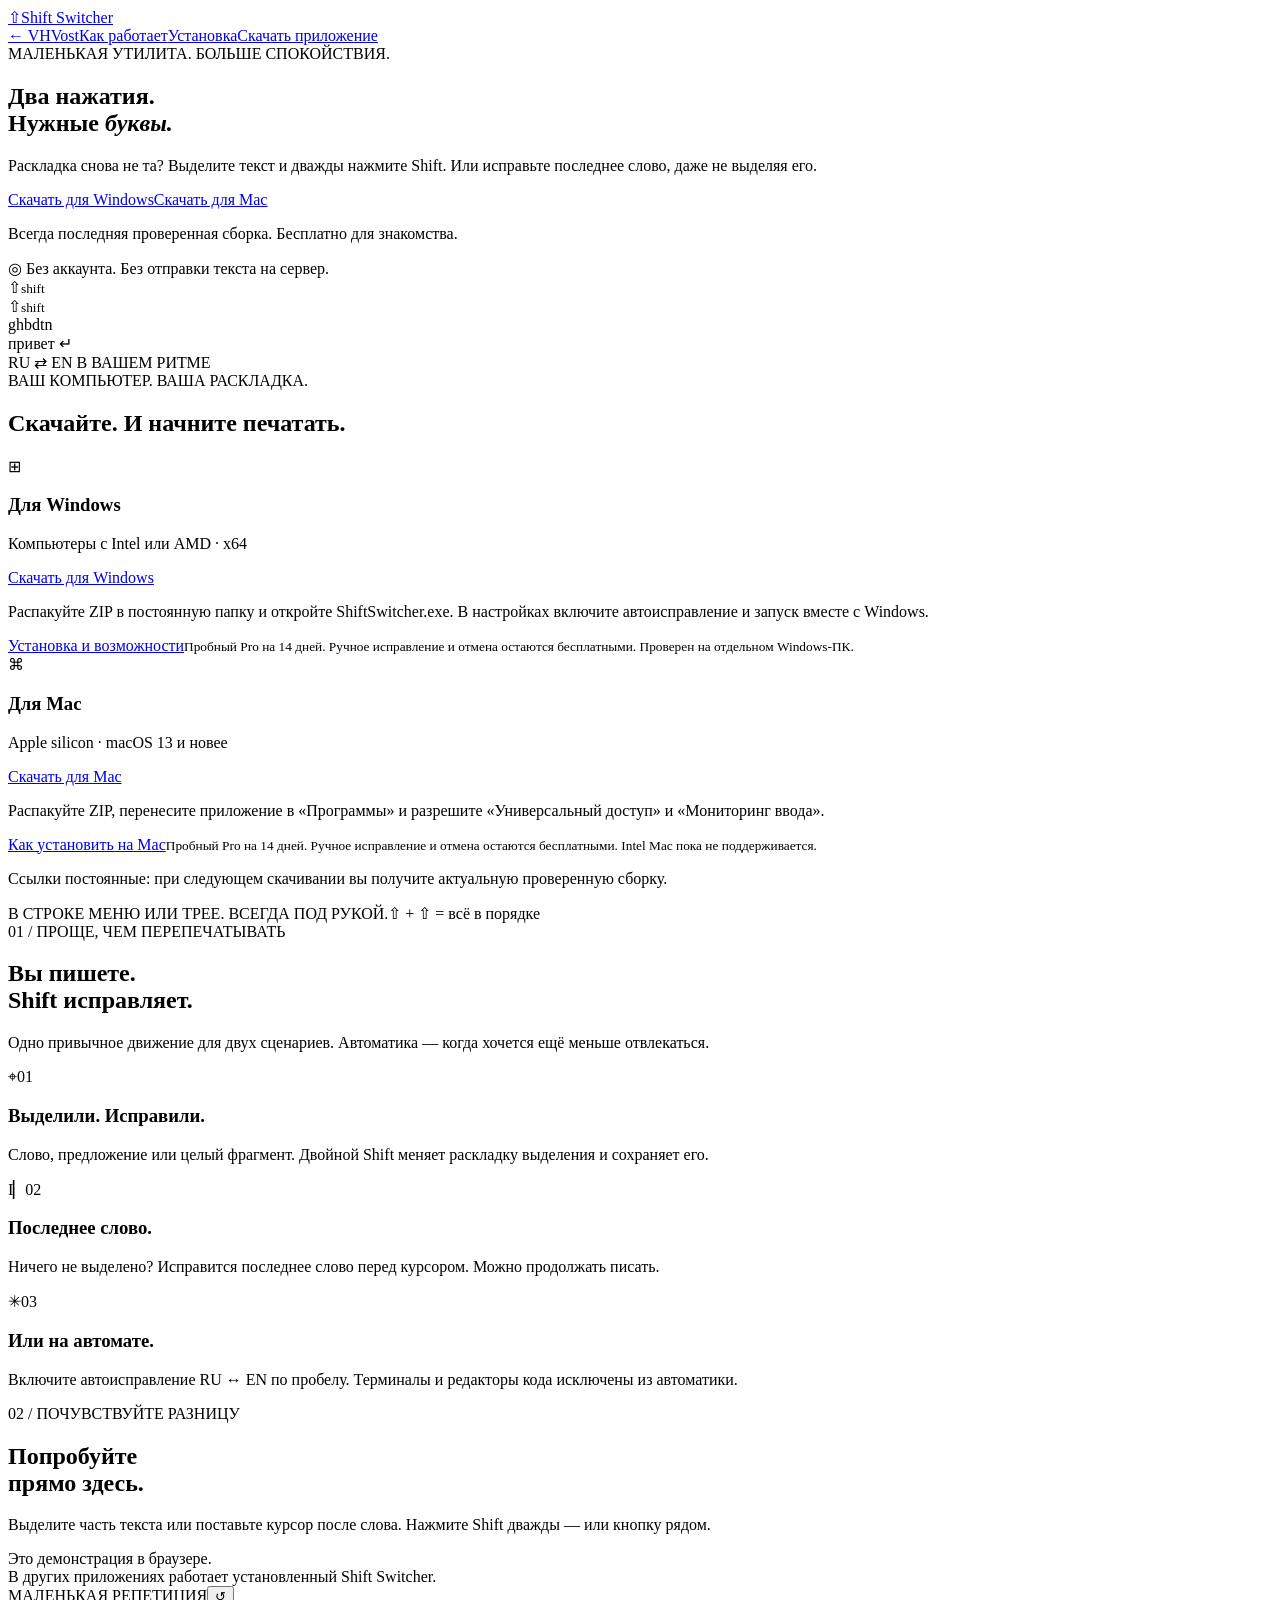
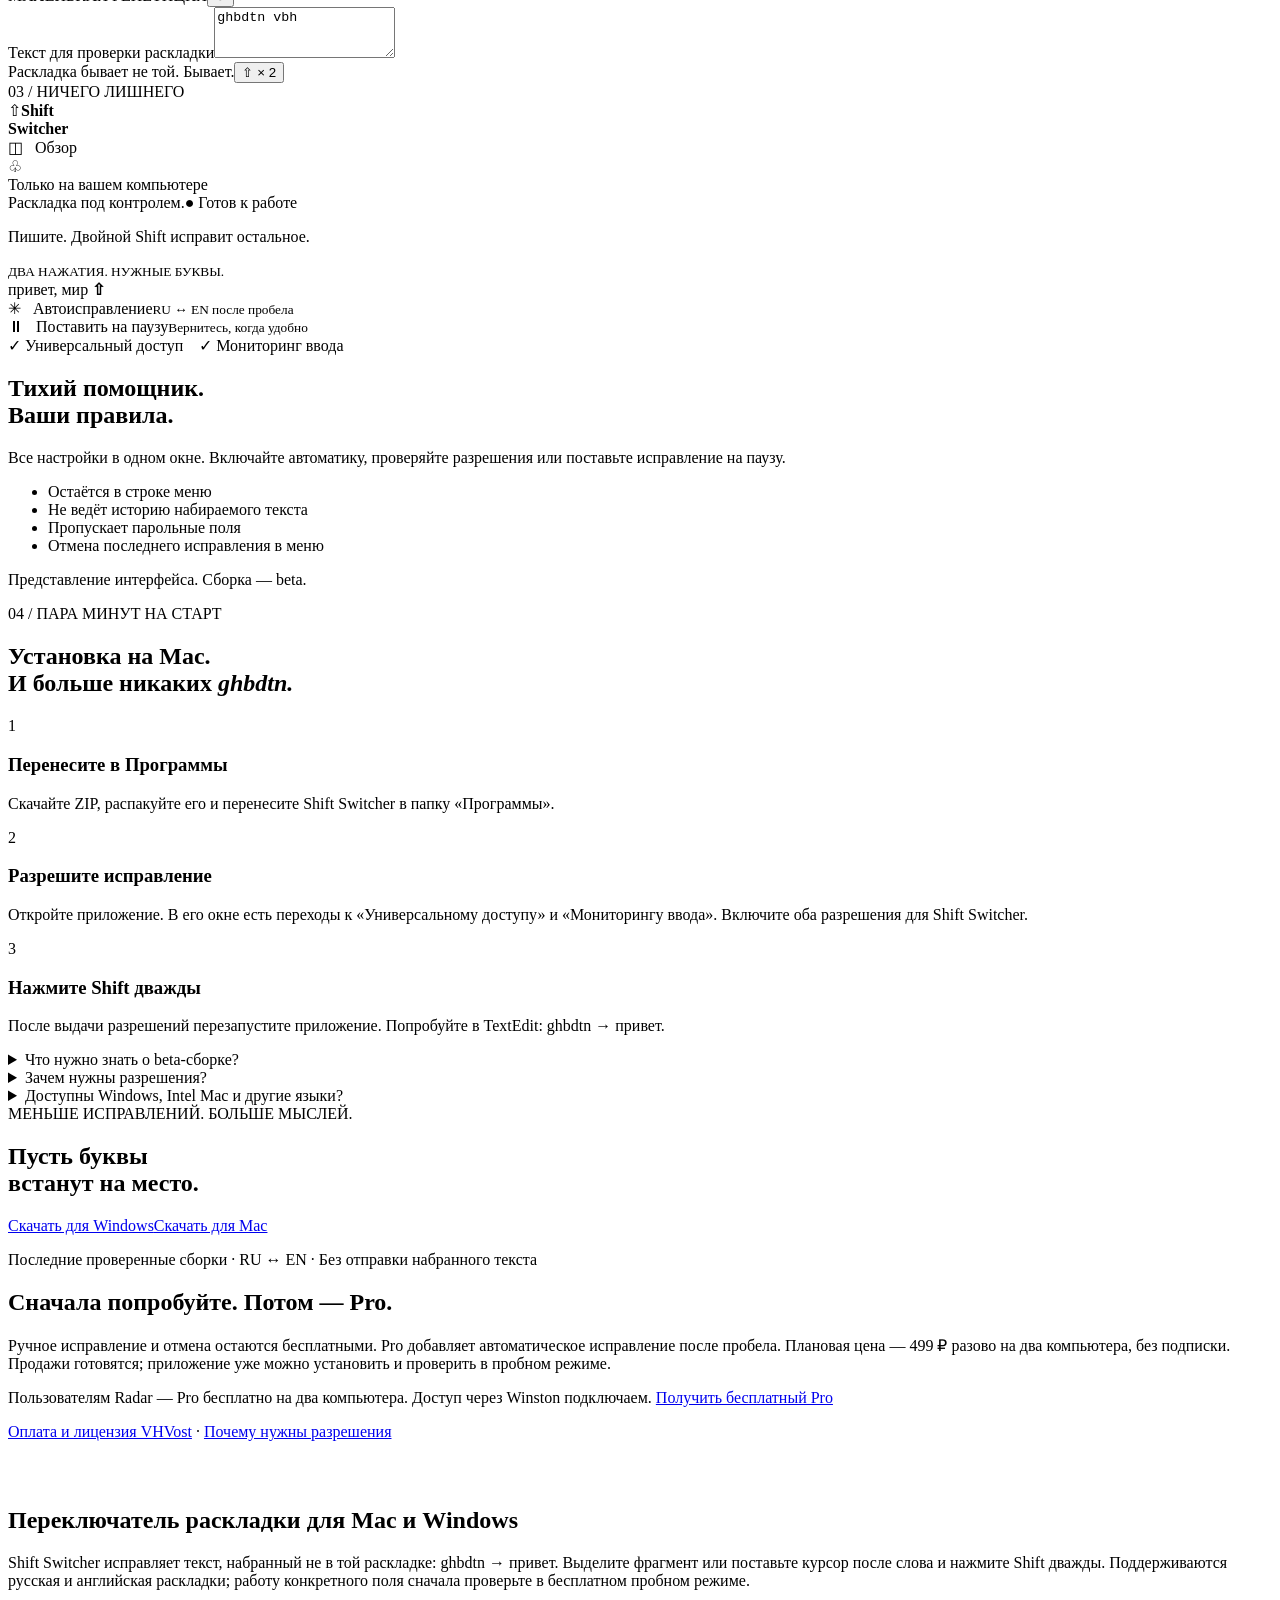
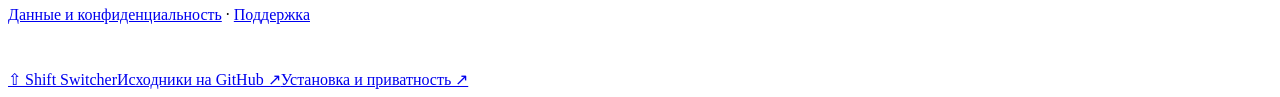
==== commit 491d68ff: "feat: surface verified free Radar Pro access on product and checkout pages" ====
--- a/site/index.html
+++ b/site/index.html
@@ -12,4 +12,4 @@
 <section class="app-section wrap"><div class="section-label">03 / НИЧЕГО ЛИШНЕГО</div><div class="app-layout"><div class="mini-app" aria-label="Представление настроек приложения"><aside><span class="mini-logo">⇧</span><strong>Shift<br>Switcher</strong><div class="mini-active">◫ &nbsp; Обзор</div><div class="mini-privacy">♧<br>Только на вашем компьютере</div></aside><div class="mini-main"><div class="mini-title">Раскладка под контролем.<span>● Готов к работе</span></div><p>Пишите. Двойной Shift исправит остальное.</p><div class="mini-hero"><small>ДВА НАЖАТИЯ. НУЖНЫЕ БУКВЫ.</small><div>привет, мир <b>⇧</b></div></div><div class="mini-row"><span>✳ &nbsp; Автоисправление<small>RU ↔ EN после пробела</small></span><i class="switch on"></i></div><div class="mini-row"><span>⏸ &nbsp; Поставить на паузу<small>Вернитесь, когда удобно</small></span><i class="switch"></i></div><div class="mini-access">✓ Универсальный доступ &nbsp;&nbsp; ✓ Мониторинг ввода</div></div></div><div class="app-description"><h2>Тихий помощник.<br>Ваши правила.</h2><p>Все настройки в одном окне. Включайте автоматику, проверяйте разрешения или поставьте исправление на паузу.</p><ul><li>Остаётся в строке меню</li><li>Не ведёт историю набираемого текста</li><li>Пропускает парольные поля</li><li>Отмена последнего исправления в меню</li></ul><p class="caption">Представление интерфейса. Сборка — beta.</p></div></div></section>
 <section id="install" class="install wrap"><div class="section-label">04 / ПАРА МИНУТ НА СТАРТ</div><h2>Установка на Mac.<br>И больше никаких <em>ghbdtn.</em></h2><div class="steps"><article><span>1</span><h3>Перенесите в Программы</h3><p>Скачайте ZIP, распакуйте его и перенесите Shift Switcher в папку «Программы».</p></article><article><span>2</span><h3>Разрешите исправление</h3><p>Откройте приложение. В его окне есть переходы к «Универсальному доступу» и «Мониторингу ввода». Включите оба разрешения для Shift Switcher.</p></article><article><span>3</span><h3>Нажмите Shift дважды</h3><p>После выдачи разрешений перезапустите приложение. Попробуйте в TextEdit: ghbdtn → привет.</p></article></div><details><summary>Что нужно знать о beta-сборке?</summary><div><p>Сборка для Mac предназначена для Apple silicon и macOS 13 или новее. Это независимая утилита. Она не связана с разработчиками Lang Switcher.</p><p>Сборка подписана локально и пока не прошла нотариализацию Apple. macOS может не разрешить её первый запуск автоматически. Если вы доверяете источнику, используйте штатное разрешение запуска в «Системные настройки → Конфиденциальность и безопасность». Не отключайте защиту системы.</p><p>Исправление, автоматика и отмена проверены в отдельных текстовых полях и поиске Chrome с синтетическими событиями клавиатуры. Поддержка конкретного поля зависит от Accessibility; совместимость со всеми приложениями пока не подтверждена. Автоматика выключена при первом запуске.</p></div></details><details><summary>Зачем нужны разрешения?</summary><div><p>«Мониторинг ввода» нужен для распознавания двойного Shift. «Универсальный доступ» — для чтения и замены текста в активном поле. Приложение не записывает текст в файлы и не отправляет его на сервер. Последнее исправление временно хранится в памяти для отмены.</p></div></details><details><summary>Доступны Windows, Intel Mac и другие языки?</summary><div><p>Доступны сборки для Windows x64 и Mac с Apple silicon. На Windows ARM и Intel Mac проверенной сборки пока нет. Преобразование поддерживает русскую и английскую раскладки.</p></div></details></section>
 <section class="last-cta wrap"><div class="section-label">МЕНЬШЕ ИСПРАВЛЕНИЙ. БОЛЬШЕ МЫСЛЕЙ.</div><h2>Пусть буквы<br>встанут на место.</h2><div class="cta-row platform-actions"><a class="primary" href="/shift-switcher/downloads/Shift-Switcher-Windows.zip" download>Скачать для Windows</a><a class="secondary" href="/shift-switcher/downloads/Shift-Switcher-Mac.zip" download>Скачать для Mac</a></div><p>Последние проверенные сборки · RU ↔ EN · Без отправки набранного текста</p></section></main>
-<section id="pro" class="pro-section wrap"><h2>Сначала попробуйте. Потом — Pro.</h2><p>Ручное исправление и отмена остаются бесплатными. Pro добавляет автоматическое исправление после пробела. Плановая цена — 499 ₽ разово на два компьютера, без подписки. Продажи готовятся; приложение уже можно установить и проверить в пробном режиме.</p><p><a class="text-link" href="/pay/?product=shift-switcher-pro-v1">Оплата и лицензия VHVost</a> · <a class="text-link" href="/shift-switcher/permissions.html">Почему нужны разрешения</a></p></section><section class="wrap" style="padding:30px 0"><h2>Переключатель раскладки для Mac и Windows</h2><p>Shift Switcher исправляет текст, набранный не в той раскладке: ghbdtn → привет. Выделите фрагмент или поставьте курсор после слова и нажмите Shift дважды. Поддерживаются русская и английская раскладки; работу конкретного поля сначала проверьте в бесплатном пробном режиме.</p><p><a href="/shift-switcher/privacy.html">Данные и конфиденциальность</a> · <a href="mailto:vhvostenkov@gmail.com?subject=Shift%20Switcher">Поддержка</a></p></section><footer class="wrap"><a class="brand" href="#"><span class="mark">⇧</span> Shift Switcher</a><a href="https://github.com/vhvostenkov/shift-switcher">Исходники на GitHub ↗</a><a href="#install">Установка и приватность ↗</a></footer><script src="/shift-switcher/app.js?v=20261126"></script></body></html>
+<section id="pro" class="pro-section wrap"><h2>Сначала попробуйте. Потом — Pro.</h2><p>Ручное исправление и отмена остаются бесплатными. Pro добавляет автоматическое исправление после пробела. Плановая цена — 499 ₽ разово на два компьютера, без подписки. Продажи готовятся; приложение уже можно установить и проверить в пробном режиме.</p><p>Пользователям Radar — Pro бесплатно на два компьютера. Доступ через Winston подключаем. <a class="text-link" href="/shift-switcher/benefits.html">Получить бесплатный Pro</a></p><p><a class="text-link" href="/pay/?product=shift-switcher-pro-v1">Оплата и лицензия VHVost</a> · <a class="text-link" href="/shift-switcher/permissions.html">Почему нужны разрешения</a></p></section><section class="wrap" style="padding:30px 0"><h2>Переключатель раскладки для Mac и Windows</h2><p>Shift Switcher исправляет текст, набранный не в той раскладке: ghbdtn → привет. Выделите фрагмент или поставьте курсор после слова и нажмите Shift дважды. Поддерживаются русская и английская раскладки; работу конкретного поля сначала проверьте в бесплатном пробном режиме.</p><p><a href="/shift-switcher/privacy.html">Данные и конфиденциальность</a> · <a href="mailto:vhvostenkov@gmail.com?subject=Shift%20Switcher">Поддержка</a></p></section><footer class="wrap"><a class="brand" href="#"><span class="mark">⇧</span> Shift Switcher</a><a href="https://github.com/vhvostenkov/shift-switcher">Исходники на GitHub ↗</a><a href="#install">Установка и приватность ↗</a></footer><script src="/shift-switcher/app.js?v=20261126"></script></body></html>
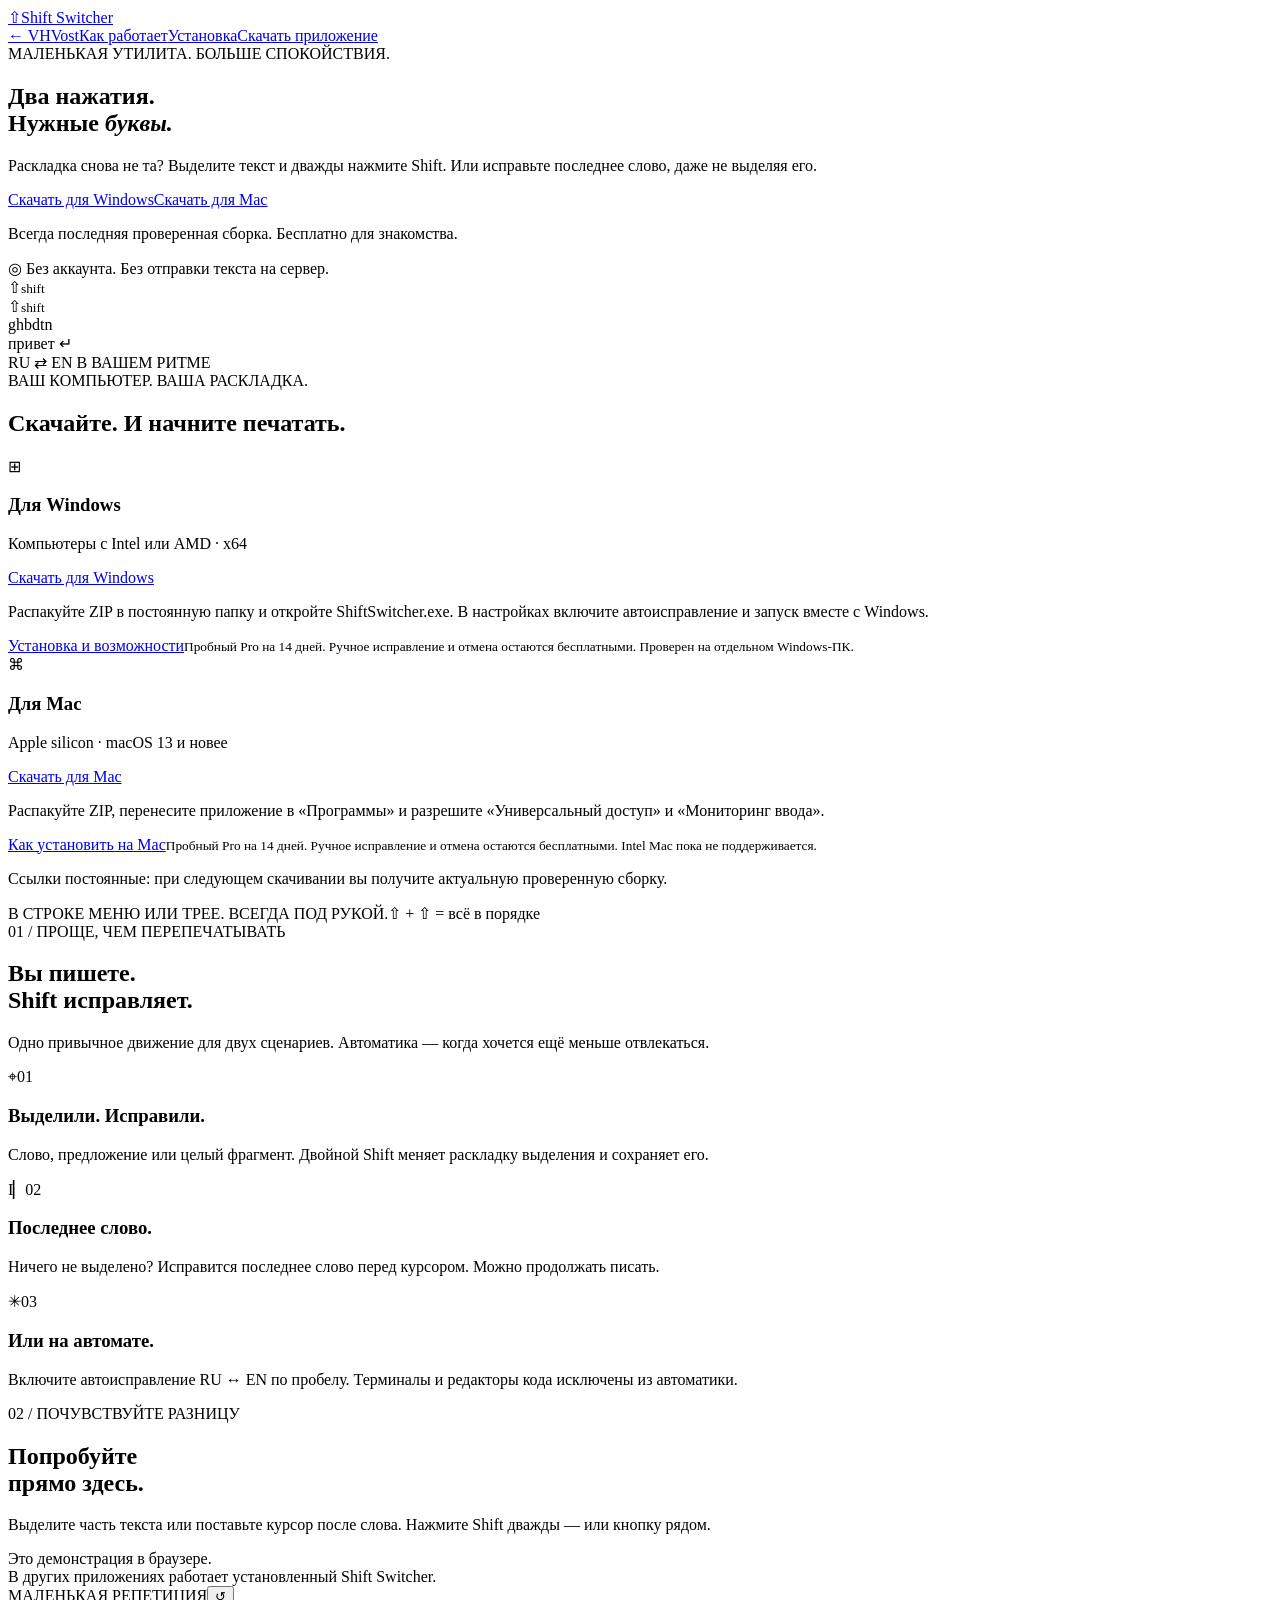
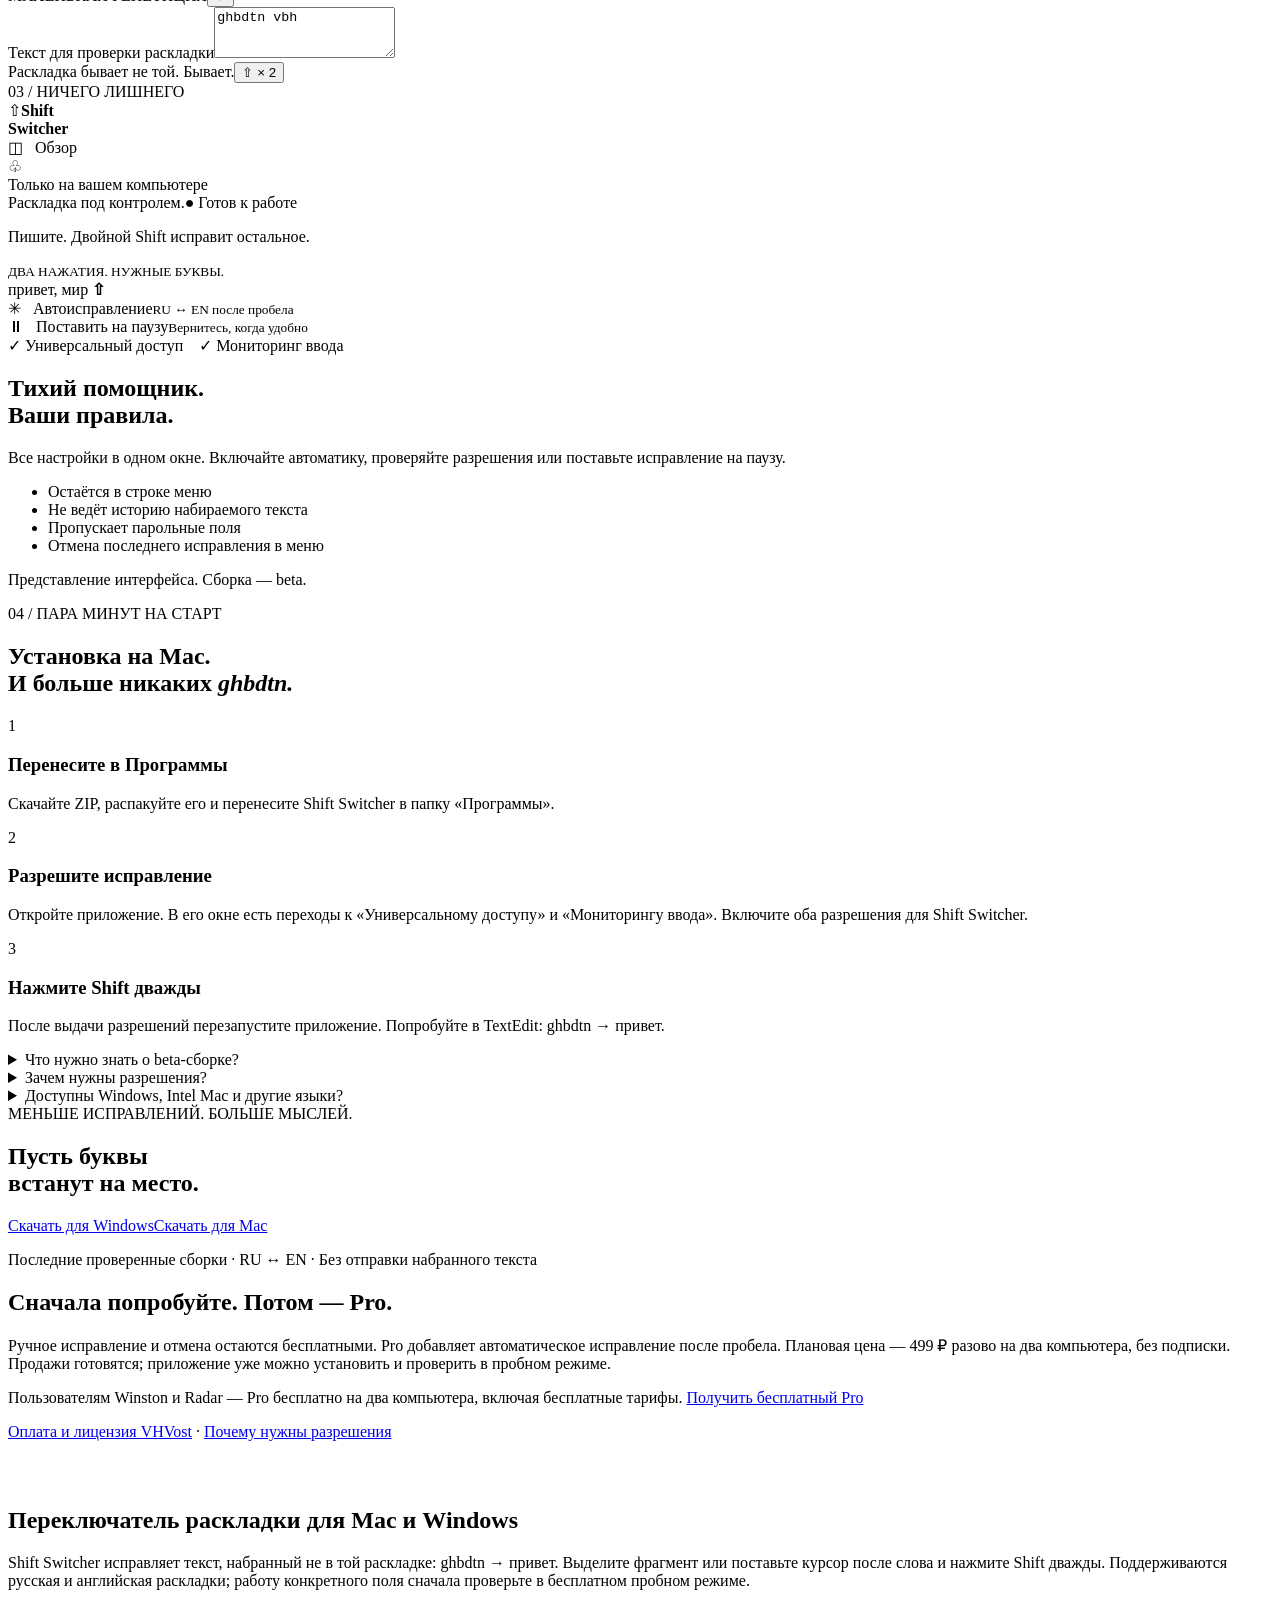
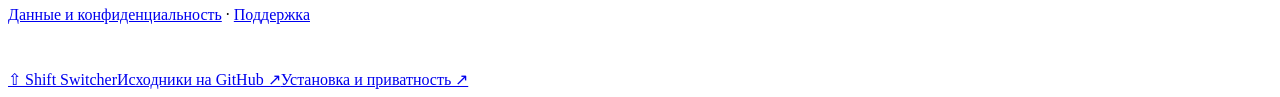
==== commit 29594a8e: "feat: open verified Winston and Radar Pro benefits" ====
--- a/site/index.html
+++ b/site/index.html
@@ -12,4 +12,4 @@
 <section class="app-section wrap"><div class="section-label">03 / НИЧЕГО ЛИШНЕГО</div><div class="app-layout"><div class="mini-app" aria-label="Представление настроек приложения"><aside><span class="mini-logo">⇧</span><strong>Shift<br>Switcher</strong><div class="mini-active">◫ &nbsp; Обзор</div><div class="mini-privacy">♧<br>Только на вашем компьютере</div></aside><div class="mini-main"><div class="mini-title">Раскладка под контролем.<span>● Готов к работе</span></div><p>Пишите. Двойной Shift исправит остальное.</p><div class="mini-hero"><small>ДВА НАЖАТИЯ. НУЖНЫЕ БУКВЫ.</small><div>привет, мир <b>⇧</b></div></div><div class="mini-row"><span>✳ &nbsp; Автоисправление<small>RU ↔ EN после пробела</small></span><i class="switch on"></i></div><div class="mini-row"><span>⏸ &nbsp; Поставить на паузу<small>Вернитесь, когда удобно</small></span><i class="switch"></i></div><div class="mini-access">✓ Универсальный доступ &nbsp;&nbsp; ✓ Мониторинг ввода</div></div></div><div class="app-description"><h2>Тихий помощник.<br>Ваши правила.</h2><p>Все настройки в одном окне. Включайте автоматику, проверяйте разрешения или поставьте исправление на паузу.</p><ul><li>Остаётся в строке меню</li><li>Не ведёт историю набираемого текста</li><li>Пропускает парольные поля</li><li>Отмена последнего исправления в меню</li></ul><p class="caption">Представление интерфейса. Сборка — beta.</p></div></div></section>
 <section id="install" class="install wrap"><div class="section-label">04 / ПАРА МИНУТ НА СТАРТ</div><h2>Установка на Mac.<br>И больше никаких <em>ghbdtn.</em></h2><div class="steps"><article><span>1</span><h3>Перенесите в Программы</h3><p>Скачайте ZIP, распакуйте его и перенесите Shift Switcher в папку «Программы».</p></article><article><span>2</span><h3>Разрешите исправление</h3><p>Откройте приложение. В его окне есть переходы к «Универсальному доступу» и «Мониторингу ввода». Включите оба разрешения для Shift Switcher.</p></article><article><span>3</span><h3>Нажмите Shift дважды</h3><p>После выдачи разрешений перезапустите приложение. Попробуйте в TextEdit: ghbdtn → привет.</p></article></div><details><summary>Что нужно знать о beta-сборке?</summary><div><p>Сборка для Mac предназначена для Apple silicon и macOS 13 или новее. Это независимая утилита. Она не связана с разработчиками Lang Switcher.</p><p>Сборка подписана локально и пока не прошла нотариализацию Apple. macOS может не разрешить её первый запуск автоматически. Если вы доверяете источнику, используйте штатное разрешение запуска в «Системные настройки → Конфиденциальность и безопасность». Не отключайте защиту системы.</p><p>Исправление, автоматика и отмена проверены в отдельных текстовых полях и поиске Chrome с синтетическими событиями клавиатуры. Поддержка конкретного поля зависит от Accessibility; совместимость со всеми приложениями пока не подтверждена. Автоматика выключена при первом запуске.</p></div></details><details><summary>Зачем нужны разрешения?</summary><div><p>«Мониторинг ввода» нужен для распознавания двойного Shift. «Универсальный доступ» — для чтения и замены текста в активном поле. Приложение не записывает текст в файлы и не отправляет его на сервер. Последнее исправление временно хранится в памяти для отмены.</p></div></details><details><summary>Доступны Windows, Intel Mac и другие языки?</summary><div><p>Доступны сборки для Windows x64 и Mac с Apple silicon. На Windows ARM и Intel Mac проверенной сборки пока нет. Преобразование поддерживает русскую и английскую раскладки.</p></div></details></section>
 <section class="last-cta wrap"><div class="section-label">МЕНЬШЕ ИСПРАВЛЕНИЙ. БОЛЬШЕ МЫСЛЕЙ.</div><h2>Пусть буквы<br>встанут на место.</h2><div class="cta-row platform-actions"><a class="primary" href="/shift-switcher/downloads/Shift-Switcher-Windows.zip" download>Скачать для Windows</a><a class="secondary" href="/shift-switcher/downloads/Shift-Switcher-Mac.zip" download>Скачать для Mac</a></div><p>Последние проверенные сборки · RU ↔ EN · Без отправки набранного текста</p></section></main>
-<section id="pro" class="pro-section wrap"><h2>Сначала попробуйте. Потом — Pro.</h2><p>Ручное исправление и отмена остаются бесплатными. Pro добавляет автоматическое исправление после пробела. Плановая цена — 499 ₽ разово на два компьютера, без подписки. Продажи готовятся; приложение уже можно установить и проверить в пробном режиме.</p><p>Пользователям Radar — Pro бесплатно на два компьютера. Доступ через Winston подключаем. <a class="text-link" href="/shift-switcher/benefits.html">Получить бесплатный Pro</a></p><p><a class="text-link" href="/pay/?product=shift-switcher-pro-v1">Оплата и лицензия VHVost</a> · <a class="text-link" href="/shift-switcher/permissions.html">Почему нужны разрешения</a></p></section><section class="wrap" style="padding:30px 0"><h2>Переключатель раскладки для Mac и Windows</h2><p>Shift Switcher исправляет текст, набранный не в той раскладке: ghbdtn → привет. Выделите фрагмент или поставьте курсор после слова и нажмите Shift дважды. Поддерживаются русская и английская раскладки; работу конкретного поля сначала проверьте в бесплатном пробном режиме.</p><p><a href="/shift-switcher/privacy.html">Данные и конфиденциальность</a> · <a href="mailto:vhvostenkov@gmail.com?subject=Shift%20Switcher">Поддержка</a></p></section><footer class="wrap"><a class="brand" href="#"><span class="mark">⇧</span> Shift Switcher</a><a href="https://github.com/vhvostenkov/shift-switcher">Исходники на GitHub ↗</a><a href="#install">Установка и приватность ↗</a></footer><script src="/shift-switcher/app.js?v=20261126"></script></body></html>
+<section id="pro" class="pro-section wrap"><h2>Сначала попробуйте. Потом — Pro.</h2><p>Ручное исправление и отмена остаются бесплатными. Pro добавляет автоматическое исправление после пробела. Плановая цена — 499 ₽ разово на два компьютера, без подписки. Продажи готовятся; приложение уже можно установить и проверить в пробном режиме.</p><p>Пользователям Winston и Radar — Pro бесплатно на два компьютера, включая бесплатные тарифы. <a class="text-link" href="/shift-switcher/benefits.html">Получить бесплатный Pro</a></p><p><a class="text-link" href="/pay/?product=shift-switcher-pro-v1">Оплата и лицензия VHVost</a> · <a class="text-link" href="/shift-switcher/permissions.html">Почему нужны разрешения</a></p></section><section class="wrap" style="padding:30px 0"><h2>Переключатель раскладки для Mac и Windows</h2><p>Shift Switcher исправляет текст, набранный не в той раскладке: ghbdtn → привет. Выделите фрагмент или поставьте курсор после слова и нажмите Shift дважды. Поддерживаются русская и английская раскладки; работу конкретного поля сначала проверьте в бесплатном пробном режиме.</p><p><a href="/shift-switcher/privacy.html">Данные и конфиденциальность</a> · <a href="mailto:vhvostenkov@gmail.com?subject=Shift%20Switcher">Поддержка</a></p></section><footer class="wrap"><a class="brand" href="#"><span class="mark">⇧</span> Shift Switcher</a><a href="https://github.com/vhvostenkov/shift-switcher">Исходники на GitHub ↗</a><a href="#install">Установка и приватность ↗</a></footer><script src="/shift-switcher/app.js?v=20261126"></script></body></html>
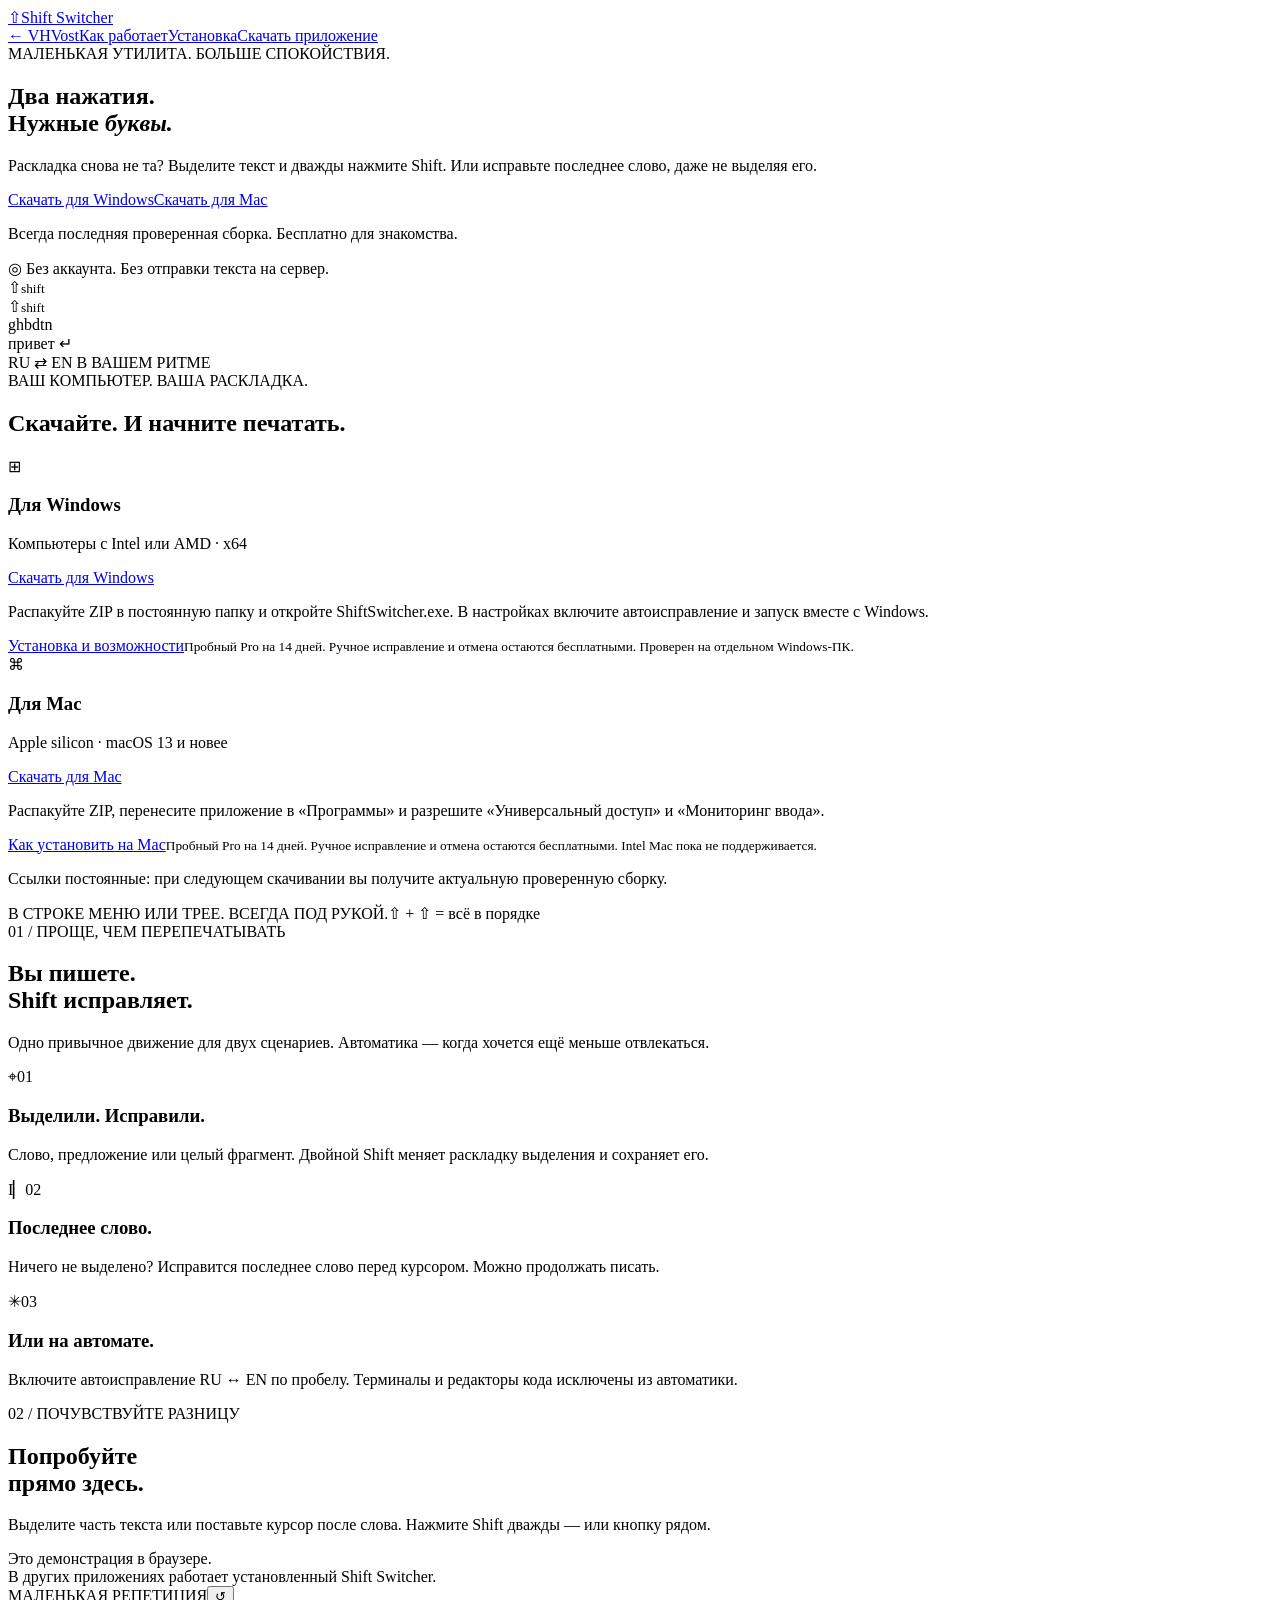
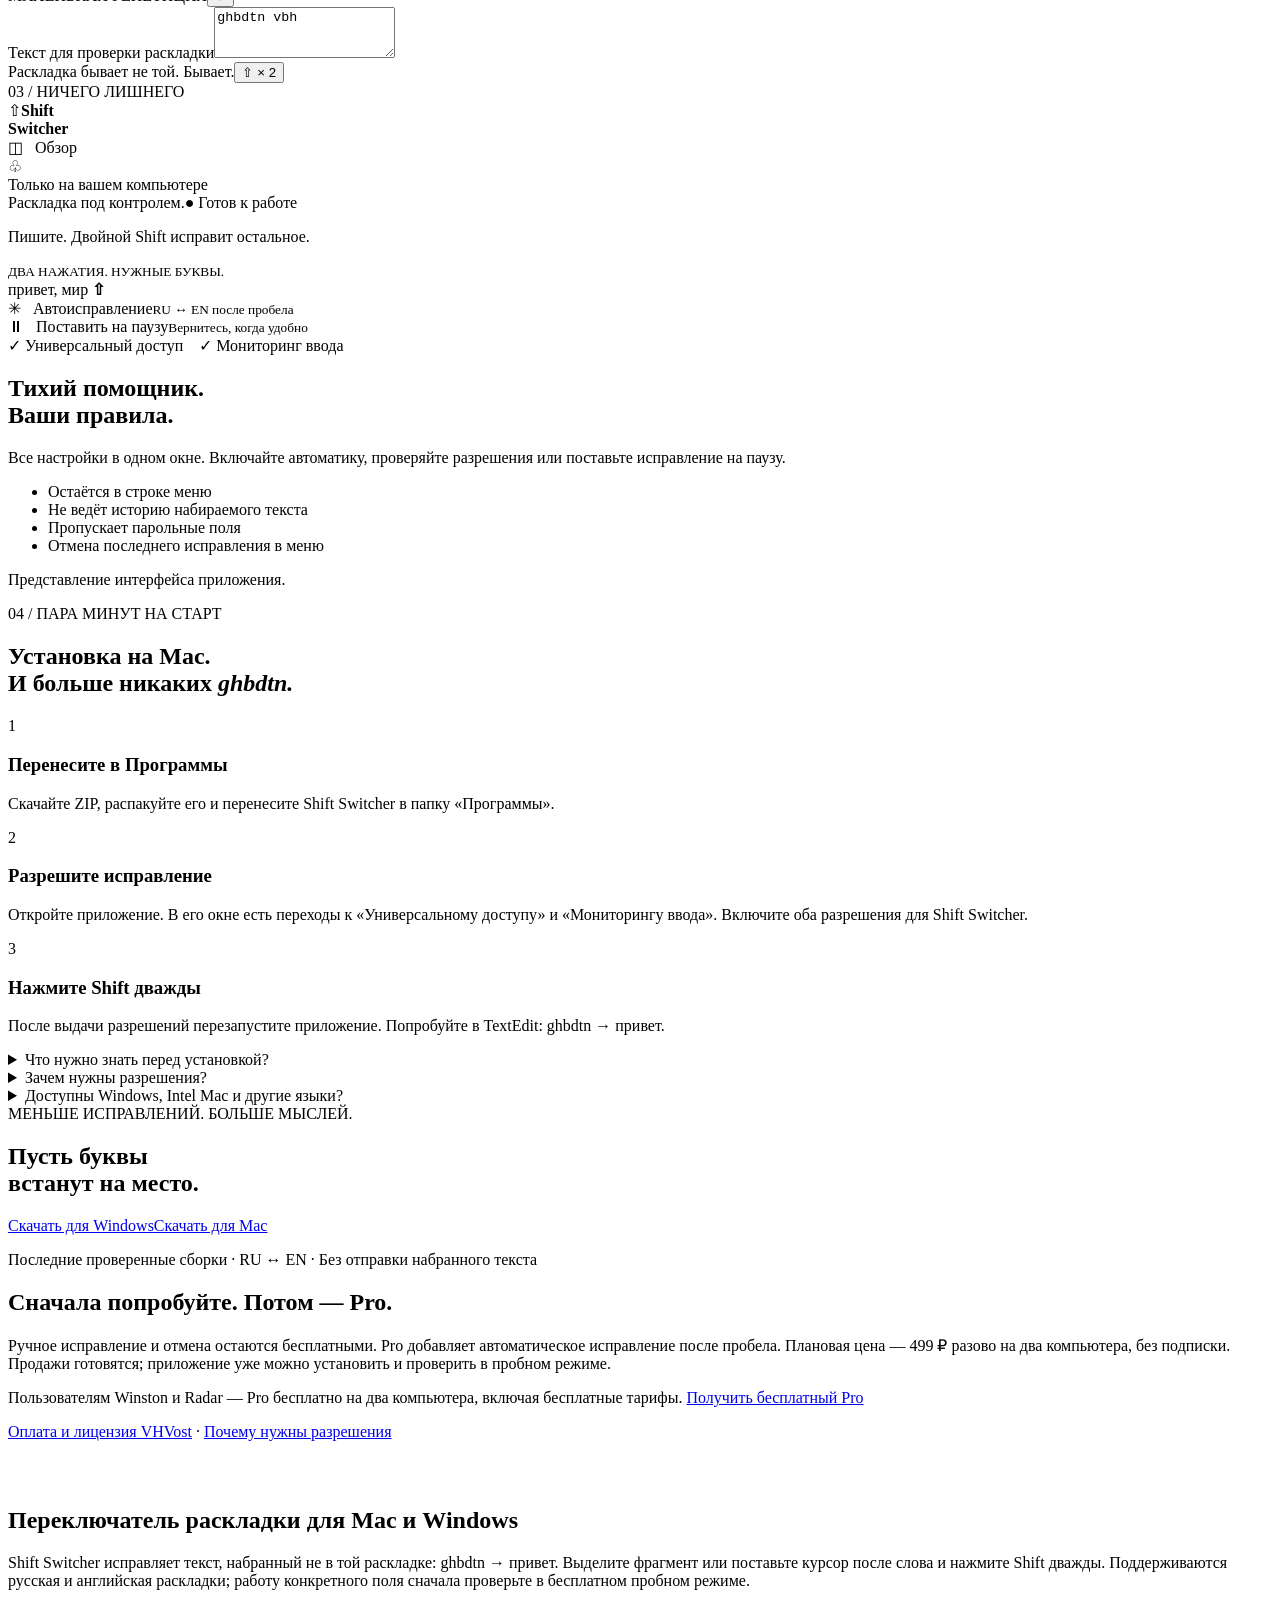
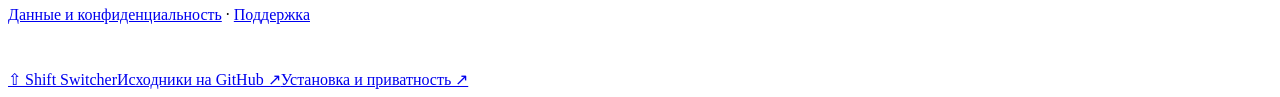
==== commit abfec58c: "release: promote verified Mac and Windows builds to stable 1.0.0" ====
--- a/site/index.html
+++ b/site/index.html
@@ -9,7 +9,7 @@
 <div class="rule wrap"><span>В СТРОКЕ МЕНЮ ИЛИ ТРЕЕ. ВСЕГДА ПОД РУКОЙ.</span><span>⇧ + ⇧ = всё в порядке</span></div>
 <section class="how wrap" id="how"><div class="section-label">01 / ПРОЩЕ, ЧЕМ ПЕРЕПЕЧАТЫВАТЬ</div><div class="how-heading"><h2>Вы пишете.<br>Shift исправляет.</h2><p>Одно привычное движение для двух сценариев. Автоматика — когда хочется ещё меньше отвлекаться.</p></div><div class="features"><article><span class="feature-icon">⌖</span><span class="feature-number">01</span><h3>Выделили. Исправили.</h3><p>Слово, предложение или целый фрагмент. Двойной Shift меняет раскладку выделения и сохраняет его.</p></article><article><span class="feature-icon">I<span class="tiny-caret">▏</span></span><span class="feature-number">02</span><h3>Последнее слово.</h3><p>Ничего не выделено? Исправится последнее слово перед курсором. Можно продолжать писать.</p></article><article><span class="feature-icon">✳</span><span class="feature-number">03</span><h3>Или на автомате.</h3><p>Включите автоисправление RU ↔ EN по пробелу. Терминалы и редакторы кода исключены из автоматики.</p></article></div></section>
 <section class="demo-section wrap" aria-labelledby="demo-title"><div class="demo-description"><div class="section-label">02 / ПОЧУВСТВУЙТЕ РАЗНИЦУ</div><h2 id="demo-title">Попробуйте<br>прямо здесь.</h2><p>Выделите часть текста или поставьте курсор после слова. Нажмите Shift дважды — или кнопку рядом.</p><span class="demo-note">Это демонстрация в браузере.<br>В других приложениях работает установленный Shift Switcher.</span></div><div class="demo-panel"><div class="demo-toolbar"><div class="traffic"><i></i><i></i><i></i></div><span>МАЛЕНЬКАЯ РЕПЕТИЦИЯ</span><button id="reset" type="button" aria-label="Вернуть исходный пример">↺</button></div><label for="demo-input" class="sr-only">Текст для проверки раскладки</label><textarea id="demo-input" spellcheck="false" rows="3">ghbdtn vbh</textarea><div class="demo-bottom"><span id="demo-status" aria-live="polite">Раскладка бывает не той. Бывает.</span><button id="convert" type="button" aria-label="Преобразовать выделение или последнее слово">⇧ <span>× 2</span></button></div></div></section>
-<section class="app-section wrap"><div class="section-label">03 / НИЧЕГО ЛИШНЕГО</div><div class="app-layout"><div class="mini-app" aria-label="Представление настроек приложения"><aside><span class="mini-logo">⇧</span><strong>Shift<br>Switcher</strong><div class="mini-active">◫ &nbsp; Обзор</div><div class="mini-privacy">♧<br>Только на вашем компьютере</div></aside><div class="mini-main"><div class="mini-title">Раскладка под контролем.<span>● Готов к работе</span></div><p>Пишите. Двойной Shift исправит остальное.</p><div class="mini-hero"><small>ДВА НАЖАТИЯ. НУЖНЫЕ БУКВЫ.</small><div>привет, мир <b>⇧</b></div></div><div class="mini-row"><span>✳ &nbsp; Автоисправление<small>RU ↔ EN после пробела</small></span><i class="switch on"></i></div><div class="mini-row"><span>⏸ &nbsp; Поставить на паузу<small>Вернитесь, когда удобно</small></span><i class="switch"></i></div><div class="mini-access">✓ Универсальный доступ &nbsp;&nbsp; ✓ Мониторинг ввода</div></div></div><div class="app-description"><h2>Тихий помощник.<br>Ваши правила.</h2><p>Все настройки в одном окне. Включайте автоматику, проверяйте разрешения или поставьте исправление на паузу.</p><ul><li>Остаётся в строке меню</li><li>Не ведёт историю набираемого текста</li><li>Пропускает парольные поля</li><li>Отмена последнего исправления в меню</li></ul><p class="caption">Представление интерфейса. Сборка — beta.</p></div></div></section>
-<section id="install" class="install wrap"><div class="section-label">04 / ПАРА МИНУТ НА СТАРТ</div><h2>Установка на Mac.<br>И больше никаких <em>ghbdtn.</em></h2><div class="steps"><article><span>1</span><h3>Перенесите в Программы</h3><p>Скачайте ZIP, распакуйте его и перенесите Shift Switcher в папку «Программы».</p></article><article><span>2</span><h3>Разрешите исправление</h3><p>Откройте приложение. В его окне есть переходы к «Универсальному доступу» и «Мониторингу ввода». Включите оба разрешения для Shift Switcher.</p></article><article><span>3</span><h3>Нажмите Shift дважды</h3><p>После выдачи разрешений перезапустите приложение. Попробуйте в TextEdit: ghbdtn → привет.</p></article></div><details><summary>Что нужно знать о beta-сборке?</summary><div><p>Сборка для Mac предназначена для Apple silicon и macOS 13 или новее. Это независимая утилита. Она не связана с разработчиками Lang Switcher.</p><p>Сборка подписана локально и пока не прошла нотариализацию Apple. macOS может не разрешить её первый запуск автоматически. Если вы доверяете источнику, используйте штатное разрешение запуска в «Системные настройки → Конфиденциальность и безопасность». Не отключайте защиту системы.</p><p>Исправление, автоматика и отмена проверены в отдельных текстовых полях и поиске Chrome с синтетическими событиями клавиатуры. Поддержка конкретного поля зависит от Accessibility; совместимость со всеми приложениями пока не подтверждена. Автоматика выключена при первом запуске.</p></div></details><details><summary>Зачем нужны разрешения?</summary><div><p>«Мониторинг ввода» нужен для распознавания двойного Shift. «Универсальный доступ» — для чтения и замены текста в активном поле. Приложение не записывает текст в файлы и не отправляет его на сервер. Последнее исправление временно хранится в памяти для отмены.</p></div></details><details><summary>Доступны Windows, Intel Mac и другие языки?</summary><div><p>Доступны сборки для Windows x64 и Mac с Apple silicon. На Windows ARM и Intel Mac проверенной сборки пока нет. Преобразование поддерживает русскую и английскую раскладки.</p></div></details></section>
+<section class="app-section wrap"><div class="section-label">03 / НИЧЕГО ЛИШНЕГО</div><div class="app-layout"><div class="mini-app" aria-label="Представление настроек приложения"><aside><span class="mini-logo">⇧</span><strong>Shift<br>Switcher</strong><div class="mini-active">◫ &nbsp; Обзор</div><div class="mini-privacy">♧<br>Только на вашем компьютере</div></aside><div class="mini-main"><div class="mini-title">Раскладка под контролем.<span>● Готов к работе</span></div><p>Пишите. Двойной Shift исправит остальное.</p><div class="mini-hero"><small>ДВА НАЖАТИЯ. НУЖНЫЕ БУКВЫ.</small><div>привет, мир <b>⇧</b></div></div><div class="mini-row"><span>✳ &nbsp; Автоисправление<small>RU ↔ EN после пробела</small></span><i class="switch on"></i></div><div class="mini-row"><span>⏸ &nbsp; Поставить на паузу<small>Вернитесь, когда удобно</small></span><i class="switch"></i></div><div class="mini-access">✓ Универсальный доступ &nbsp;&nbsp; ✓ Мониторинг ввода</div></div></div><div class="app-description"><h2>Тихий помощник.<br>Ваши правила.</h2><p>Все настройки в одном окне. Включайте автоматику, проверяйте разрешения или поставьте исправление на паузу.</p><ul><li>Остаётся в строке меню</li><li>Не ведёт историю набираемого текста</li><li>Пропускает парольные поля</li><li>Отмена последнего исправления в меню</li></ul><p class="caption">Представление интерфейса приложения.</p></div></div></section>
+<section id="install" class="install wrap"><div class="section-label">04 / ПАРА МИНУТ НА СТАРТ</div><h2>Установка на Mac.<br>И больше никаких <em>ghbdtn.</em></h2><div class="steps"><article><span>1</span><h3>Перенесите в Программы</h3><p>Скачайте ZIP, распакуйте его и перенесите Shift Switcher в папку «Программы».</p></article><article><span>2</span><h3>Разрешите исправление</h3><p>Откройте приложение. В его окне есть переходы к «Универсальному доступу» и «Мониторингу ввода». Включите оба разрешения для Shift Switcher.</p></article><article><span>3</span><h3>Нажмите Shift дважды</h3><p>После выдачи разрешений перезапустите приложение. Попробуйте в TextEdit: ghbdtn → привет.</p></article></div><details><summary>Что нужно знать перед установкой?</summary><div><p>Сборка для Mac предназначена для Apple silicon и macOS 13 или новее. Это независимая утилита. Она не связана с разработчиками Lang Switcher.</p><p>Сборка подписана локально и пока не прошла нотариализацию Apple. macOS может не разрешить её первый запуск автоматически. Если вы доверяете источнику, используйте штатное разрешение запуска в «Системные настройки → Конфиденциальность и безопасность». Не отключайте защиту системы.</p><p>Исправление, автоматика и отмена проверены в отдельных текстовых полях и поиске Chrome с синтетическими событиями клавиатуры. Поддержка конкретного поля зависит от Accessibility; совместимость со всеми приложениями пока не подтверждена. Автоматика выключена при первом запуске.</p></div></details><details><summary>Зачем нужны разрешения?</summary><div><p>«Мониторинг ввода» нужен для распознавания двойного Shift. «Универсальный доступ» — для чтения и замены текста в активном поле. Приложение не записывает текст в файлы и не отправляет его на сервер. Последнее исправление временно хранится в памяти для отмены.</p></div></details><details><summary>Доступны Windows, Intel Mac и другие языки?</summary><div><p>Доступны сборки для Windows x64 и Mac с Apple silicon. На Windows ARM и Intel Mac проверенной сборки пока нет. Преобразование поддерживает русскую и английскую раскладки.</p></div></details></section>
 <section class="last-cta wrap"><div class="section-label">МЕНЬШЕ ИСПРАВЛЕНИЙ. БОЛЬШЕ МЫСЛЕЙ.</div><h2>Пусть буквы<br>встанут на место.</h2><div class="cta-row platform-actions"><a class="primary" href="/shift-switcher/downloads/Shift-Switcher-Windows.zip" download>Скачать для Windows</a><a class="secondary" href="/shift-switcher/downloads/Shift-Switcher-Mac.zip" download>Скачать для Mac</a></div><p>Последние проверенные сборки · RU ↔ EN · Без отправки набранного текста</p></section></main>
 <section id="pro" class="pro-section wrap"><h2>Сначала попробуйте. Потом — Pro.</h2><p>Ручное исправление и отмена остаются бесплатными. Pro добавляет автоматическое исправление после пробела. Плановая цена — 499 ₽ разово на два компьютера, без подписки. Продажи готовятся; приложение уже можно установить и проверить в пробном режиме.</p><p>Пользователям Winston и Radar — Pro бесплатно на два компьютера, включая бесплатные тарифы. <a class="text-link" href="/shift-switcher/benefits.html">Получить бесплатный Pro</a></p><p><a class="text-link" href="/pay/?product=shift-switcher-pro-v1">Оплата и лицензия VHVost</a> · <a class="text-link" href="/shift-switcher/permissions.html">Почему нужны разрешения</a></p></section><section class="wrap" style="padding:30px 0"><h2>Переключатель раскладки для Mac и Windows</h2><p>Shift Switcher исправляет текст, набранный не в той раскладке: ghbdtn → привет. Выделите фрагмент или поставьте курсор после слова и нажмите Shift дважды. Поддерживаются русская и английская раскладки; работу конкретного поля сначала проверьте в бесплатном пробном режиме.</p><p><a href="/shift-switcher/privacy.html">Данные и конфиденциальность</a> · <a href="mailto:vhvostenkov@gmail.com?subject=Shift%20Switcher">Поддержка</a></p></section><footer class="wrap"><a class="brand" href="#"><span class="mark">⇧</span> Shift Switcher</a><a href="https://github.com/vhvostenkov/shift-switcher">Исходники на GitHub ↗</a><a href="#install">Установка и приватность ↗</a></footer><script src="/shift-switcher/app.js?v=20261126"></script></body></html>
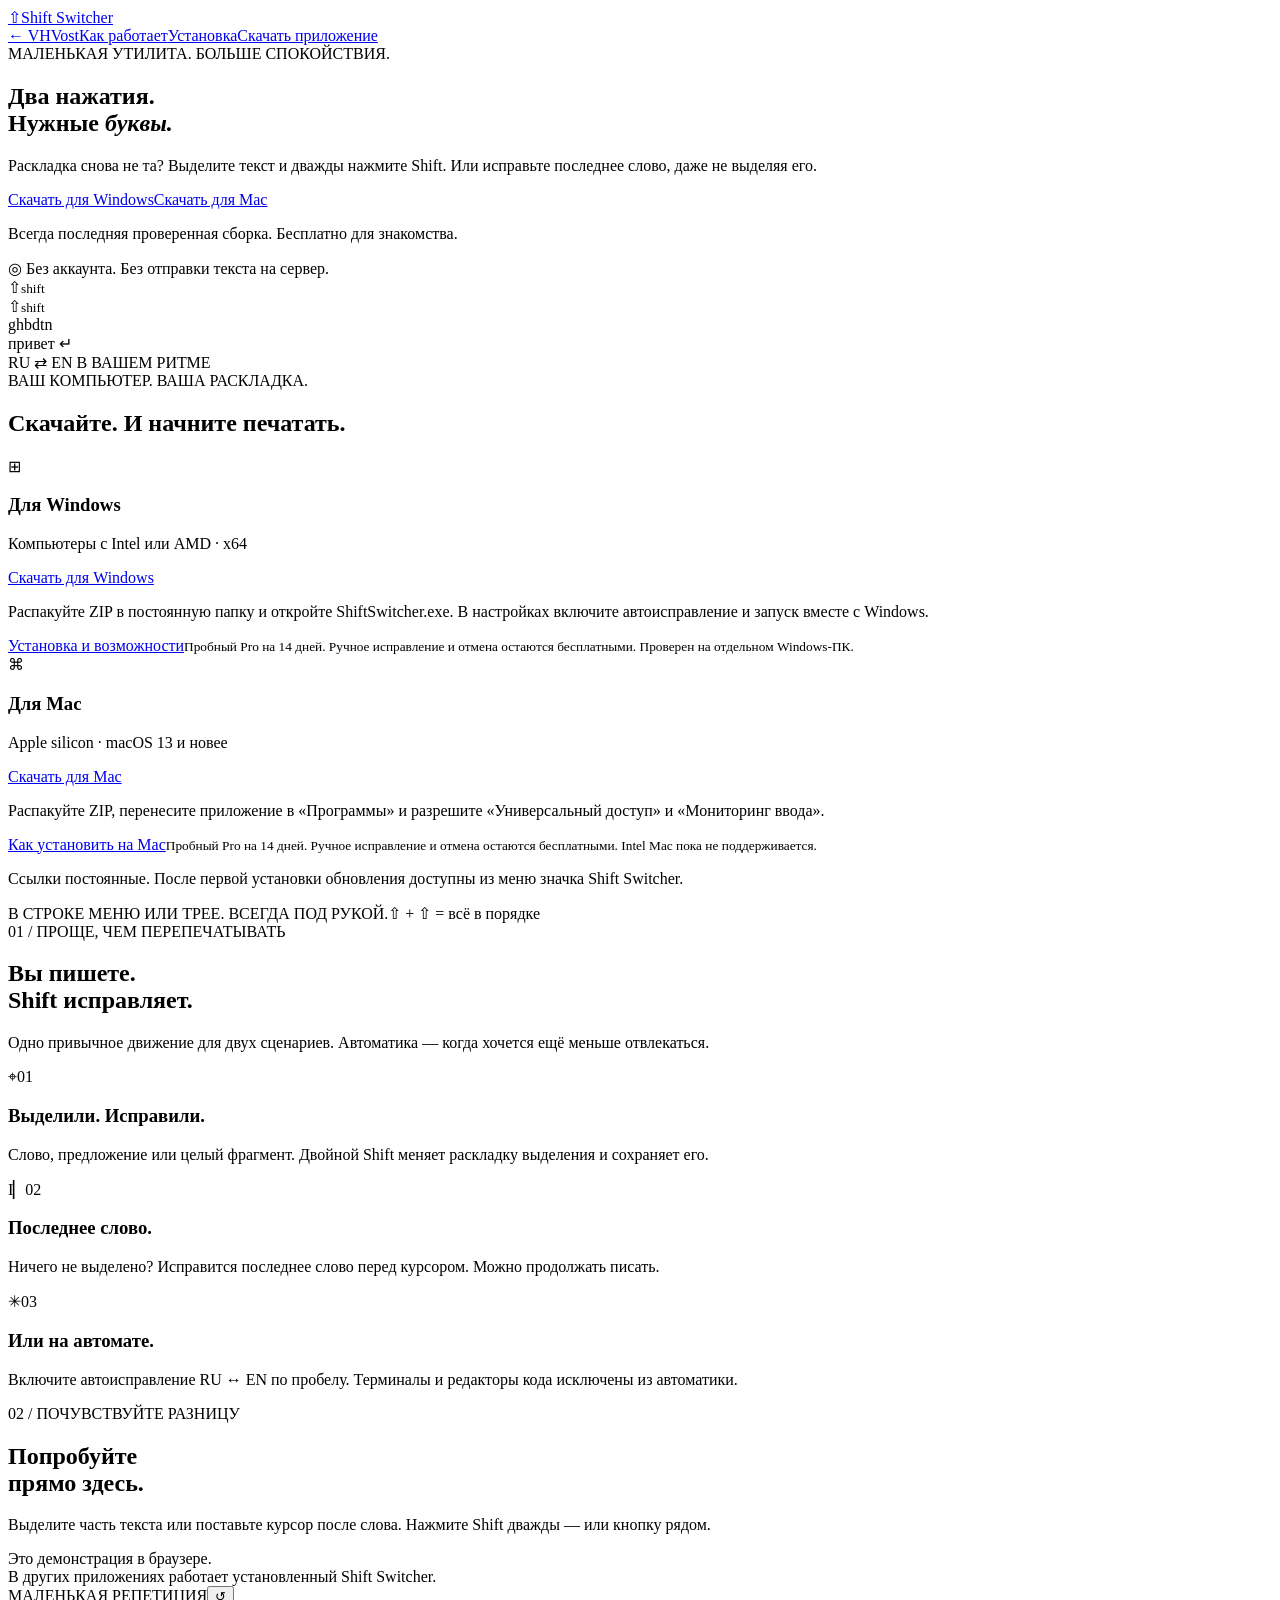
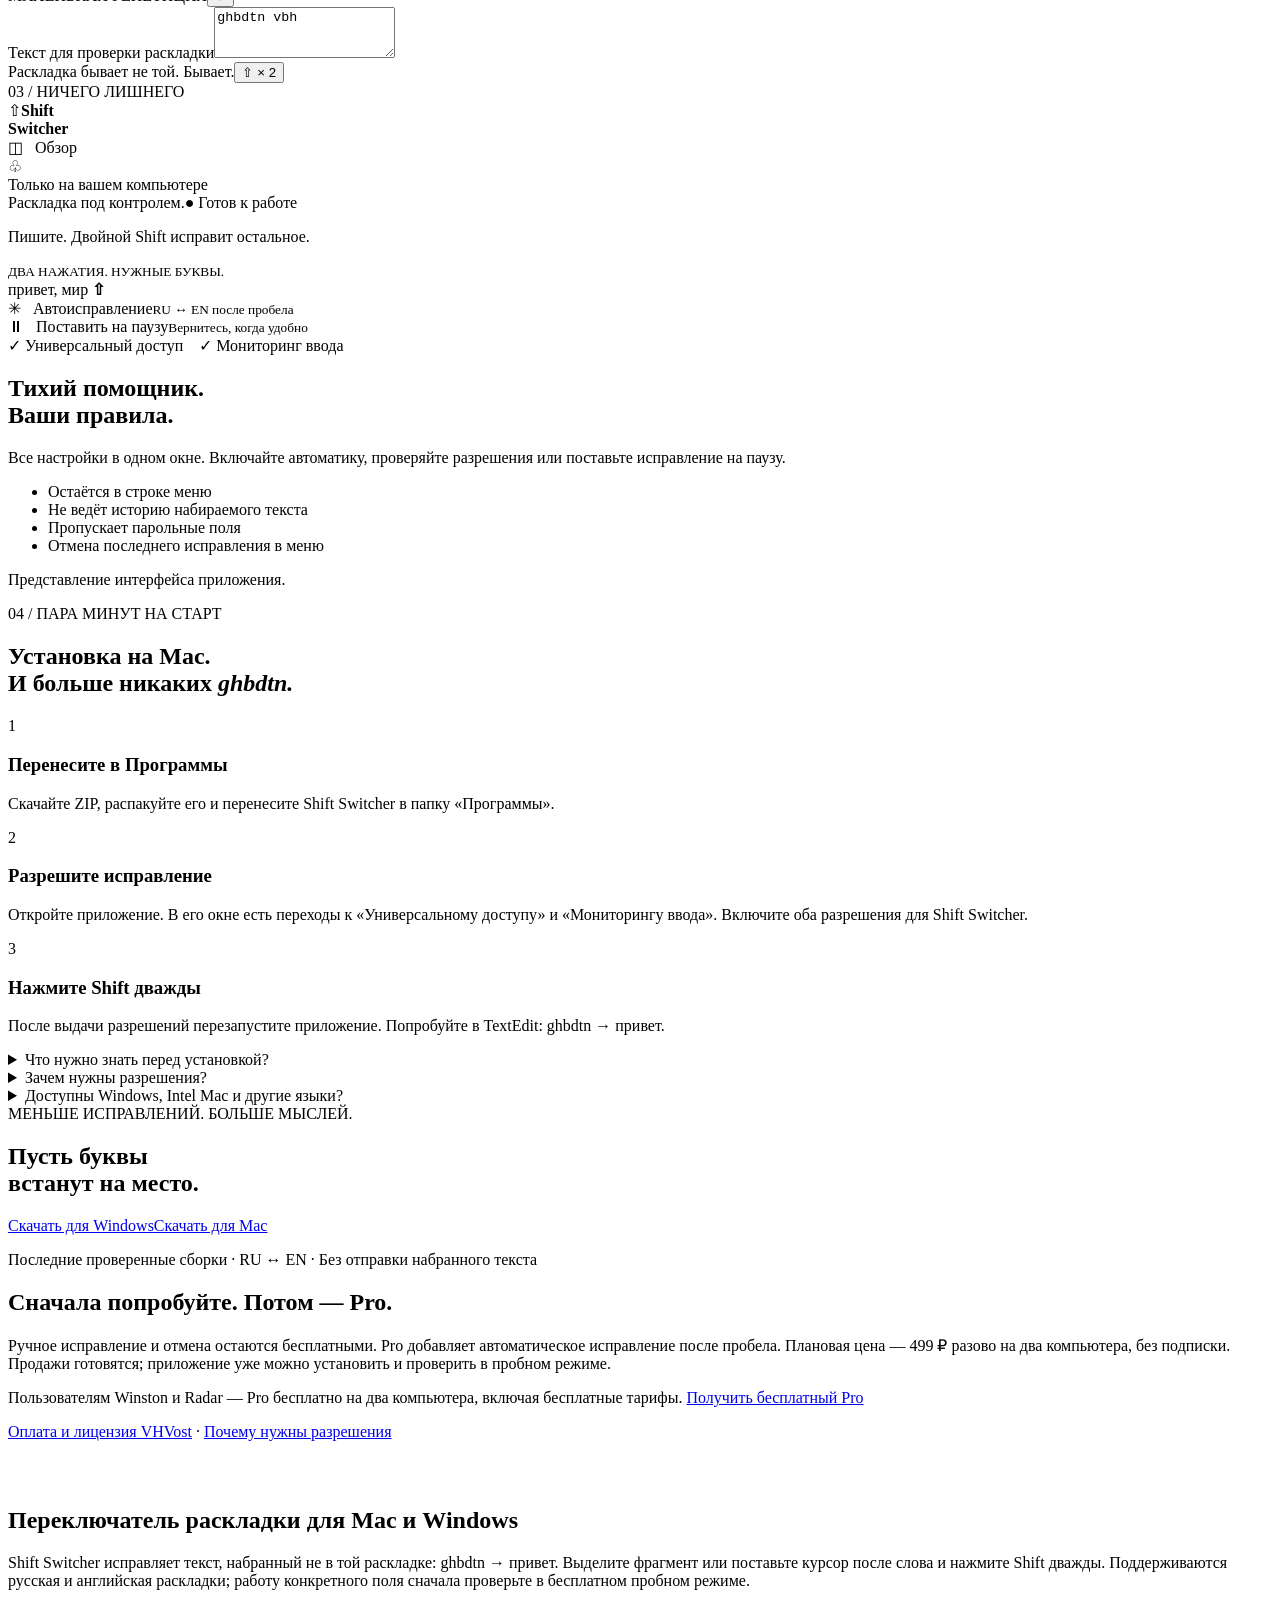
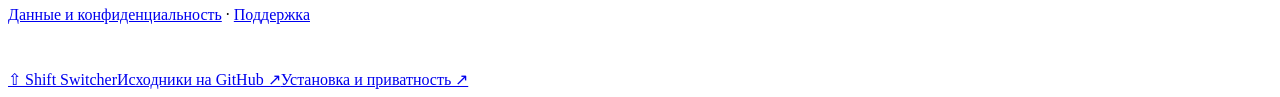
==== commit c9844632: "Record update acceptance and stable 1.1.0 download manifest" ====
--- a/site/index.html
+++ b/site/index.html
@@ -5,7 +5,7 @@
 <section id="download" class="downloads wrap" aria-labelledby="download-title"><div class="section-label">ВАШ КОМПЬЮТЕР. ВАША РАСКЛАДКА.</div><h2 id="download-title">Скачайте. И начните печатать.</h2><div class="download-grid">
 <article class="download-card"><div class="platform-icon" aria-hidden="true">⊞</div><h3>Для Windows</h3><p class="platform-spec">Компьютеры с Intel или AMD · x64</p><a class="primary" href="/shift-switcher/downloads/Shift-Switcher-Windows.zip" download>Скачать для Windows</a><p>Распакуйте ZIP в постоянную папку и откройте ShiftSwitcher.exe. В настройках включите автоисправление и запуск вместе с Windows.</p><a class="text-link" href="/shift-switcher/windows.html">Установка и возможности</a><small>Пробный Pro на 14 дней. Ручное исправление и отмена остаются бесплатными. Проверен на отдельном Windows-ПК.</small></article>
 <article class="download-card"><div class="platform-icon" aria-hidden="true">⌘</div><h3>Для Mac</h3><p class="platform-spec">Apple silicon · macOS 13 и новее</p><a class="primary" href="/shift-switcher/downloads/Shift-Switcher-Mac.zip" download>Скачать для Mac</a><p>Распакуйте ZIP, перенесите приложение в «Программы» и разрешите «Универсальный доступ» и «Мониторинг ввода».</p><a class="text-link" href="#install">Как установить на Mac</a><small>Пробный Pro на 14 дней. Ручное исправление и отмена остаются бесплатными. Intel Mac пока не поддерживается.</small></article>
-</div><p class="download-note">Ссылки постоянные: при следующем скачивании вы получите актуальную проверенную сборку.</p></section>
+</div><p class="download-note">Ссылки постоянные. После первой установки обновления доступны из меню значка Shift Switcher.</p></section>
 <div class="rule wrap"><span>В СТРОКЕ МЕНЮ ИЛИ ТРЕЕ. ВСЕГДА ПОД РУКОЙ.</span><span>⇧ + ⇧ = всё в порядке</span></div>
 <section class="how wrap" id="how"><div class="section-label">01 / ПРОЩЕ, ЧЕМ ПЕРЕПЕЧАТЫВАТЬ</div><div class="how-heading"><h2>Вы пишете.<br>Shift исправляет.</h2><p>Одно привычное движение для двух сценариев. Автоматика — когда хочется ещё меньше отвлекаться.</p></div><div class="features"><article><span class="feature-icon">⌖</span><span class="feature-number">01</span><h3>Выделили. Исправили.</h3><p>Слово, предложение или целый фрагмент. Двойной Shift меняет раскладку выделения и сохраняет его.</p></article><article><span class="feature-icon">I<span class="tiny-caret">▏</span></span><span class="feature-number">02</span><h3>Последнее слово.</h3><p>Ничего не выделено? Исправится последнее слово перед курсором. Можно продолжать писать.</p></article><article><span class="feature-icon">✳</span><span class="feature-number">03</span><h3>Или на автомате.</h3><p>Включите автоисправление RU ↔ EN по пробелу. Терминалы и редакторы кода исключены из автоматики.</p></article></div></section>
 <section class="demo-section wrap" aria-labelledby="demo-title"><div class="demo-description"><div class="section-label">02 / ПОЧУВСТВУЙТЕ РАЗНИЦУ</div><h2 id="demo-title">Попробуйте<br>прямо здесь.</h2><p>Выделите часть текста или поставьте курсор после слова. Нажмите Shift дважды — или кнопку рядом.</p><span class="demo-note">Это демонстрация в браузере.<br>В других приложениях работает установленный Shift Switcher.</span></div><div class="demo-panel"><div class="demo-toolbar"><div class="traffic"><i></i><i></i><i></i></div><span>МАЛЕНЬКАЯ РЕПЕТИЦИЯ</span><button id="reset" type="button" aria-label="Вернуть исходный пример">↺</button></div><label for="demo-input" class="sr-only">Текст для проверки раскладки</label><textarea id="demo-input" spellcheck="false" rows="3">ghbdtn vbh</textarea><div class="demo-bottom"><span id="demo-status" aria-live="polite">Раскладка бывает не той. Бывает.</span><button id="convert" type="button" aria-label="Преобразовать выделение или последнее слово">⇧ <span>× 2</span></button></div></div></section>
